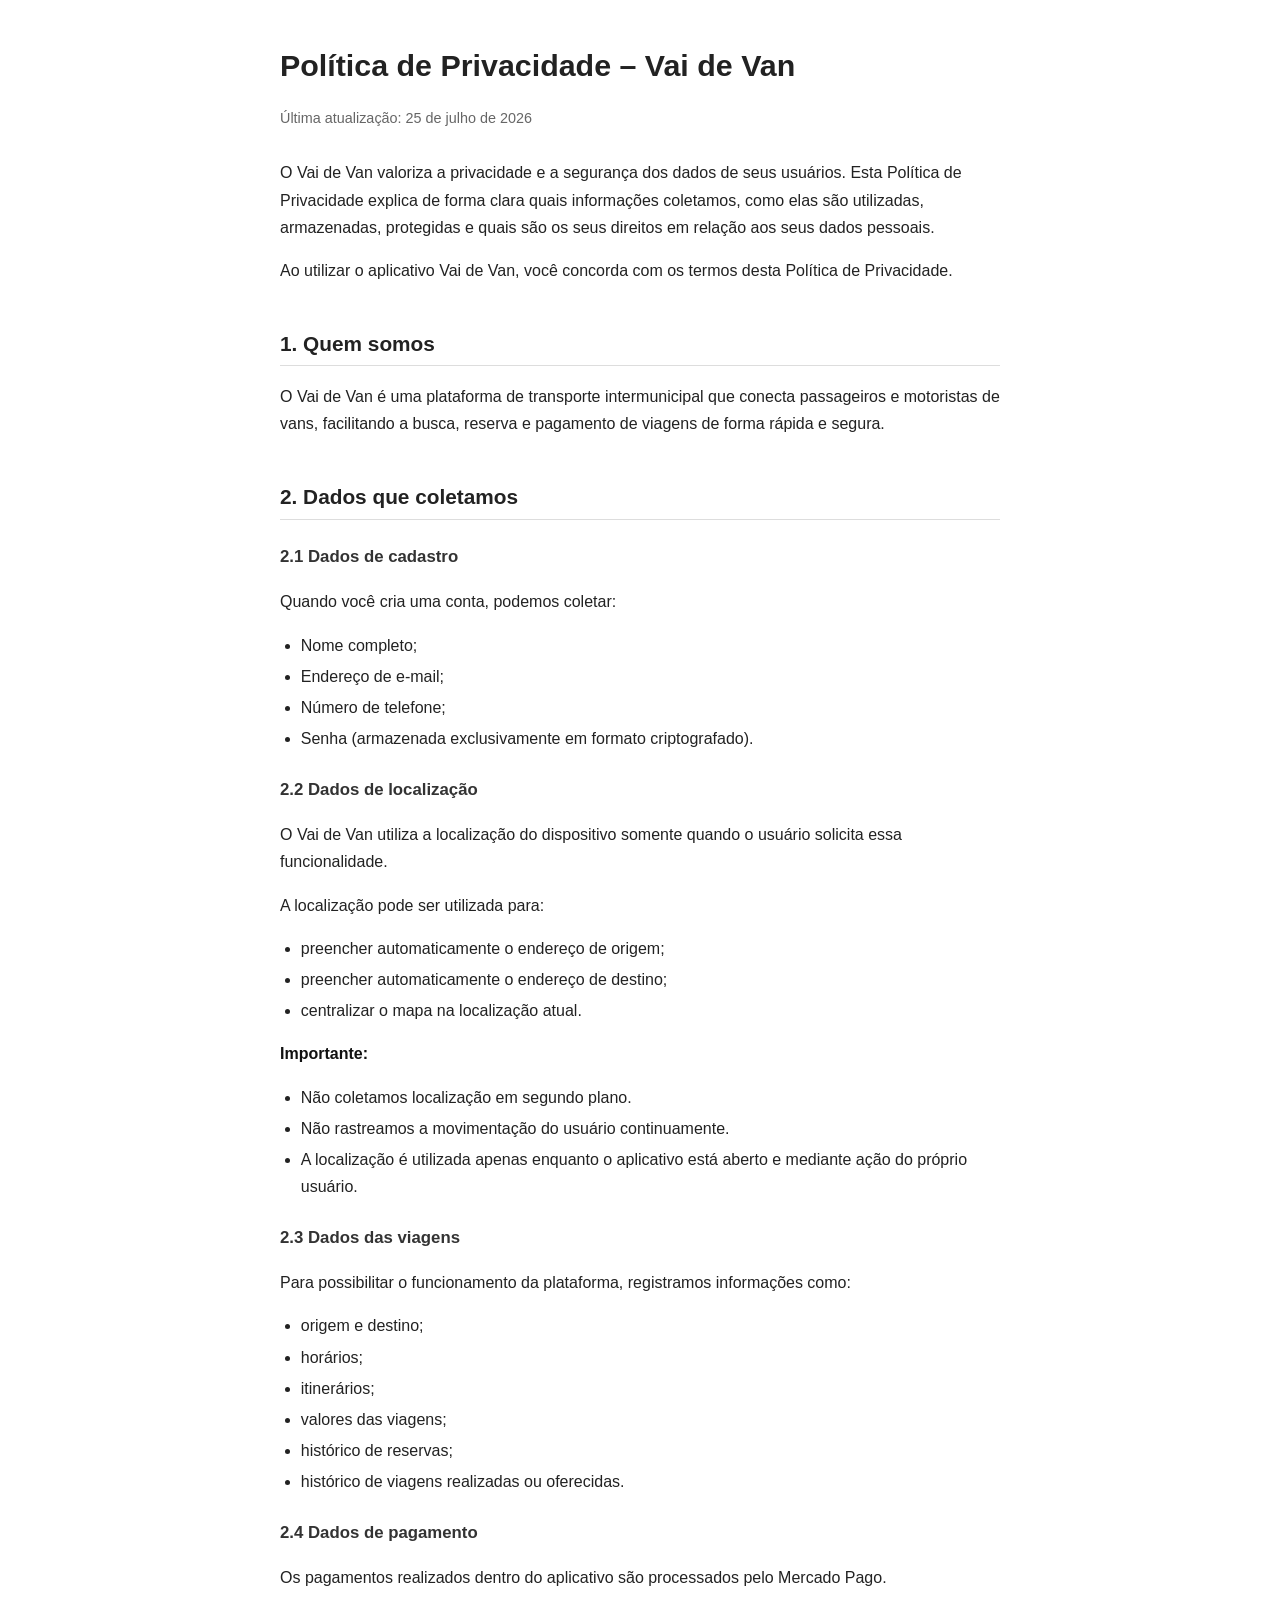
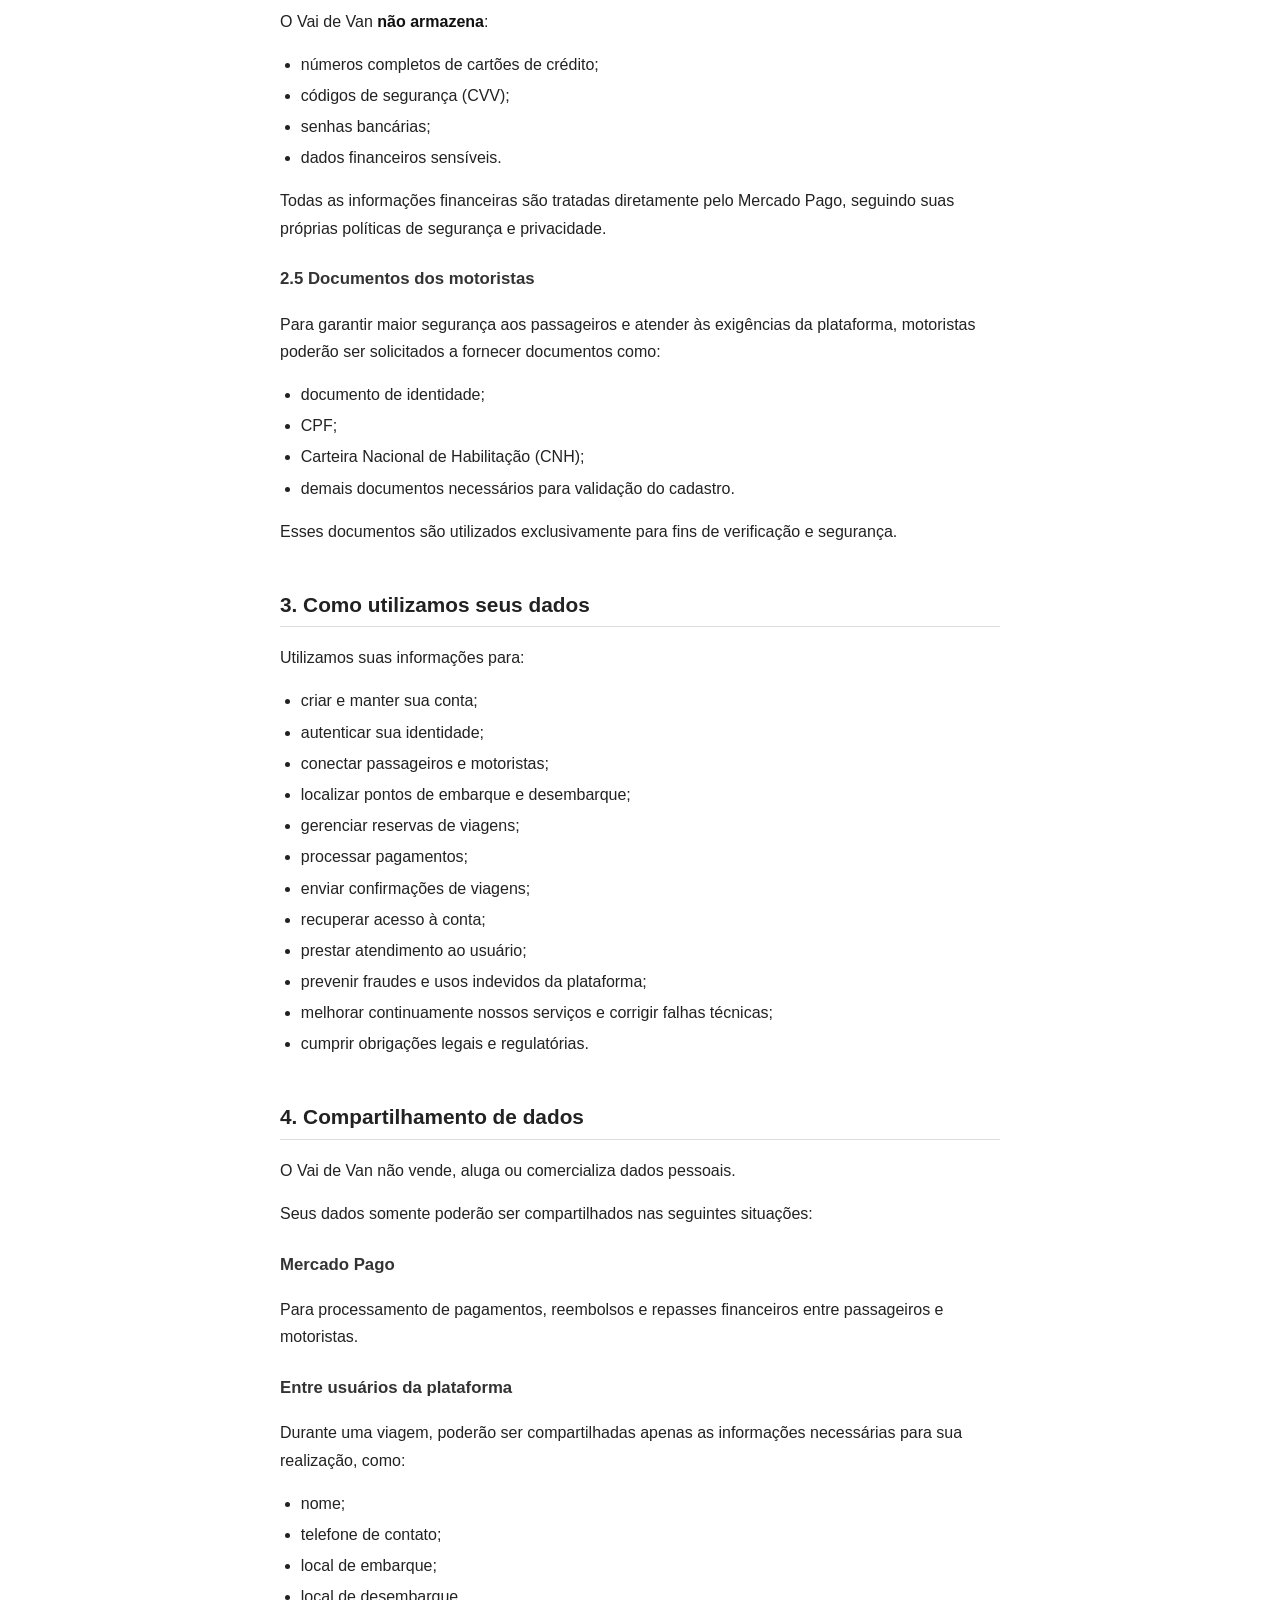
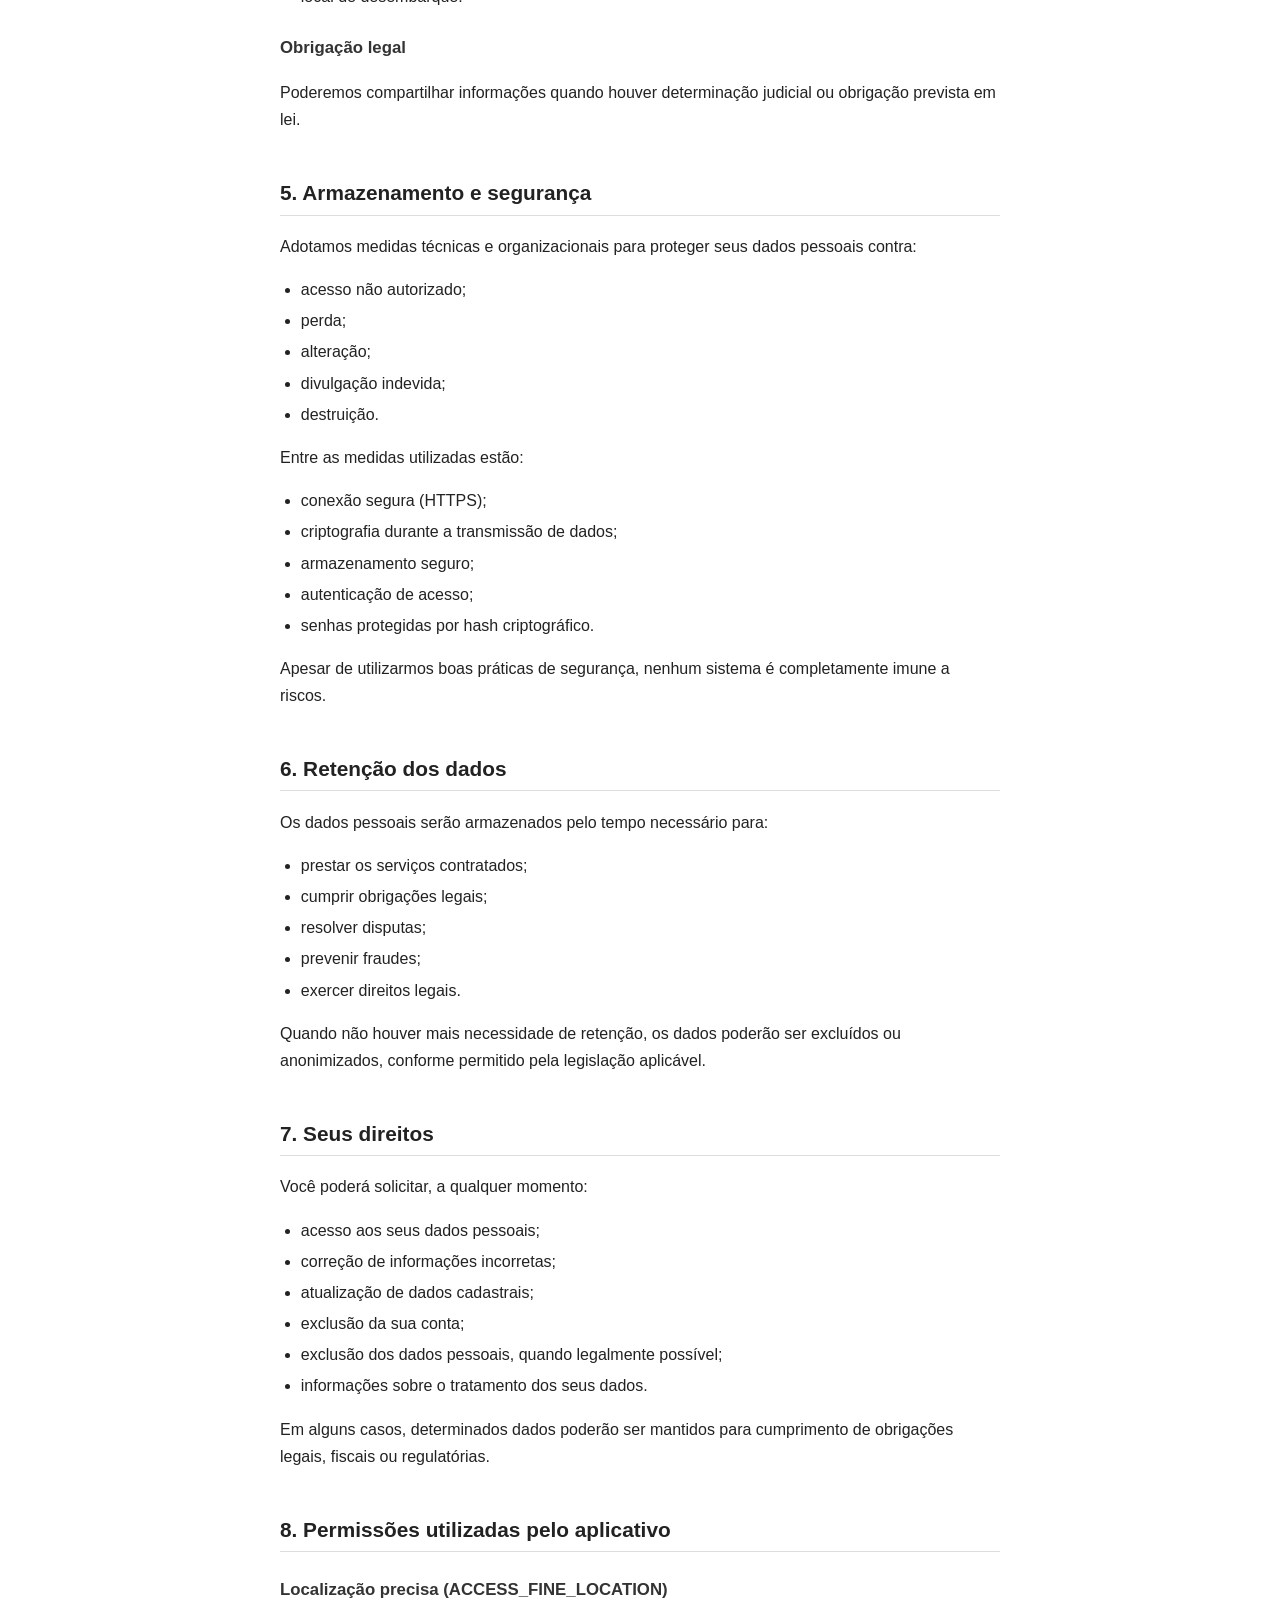
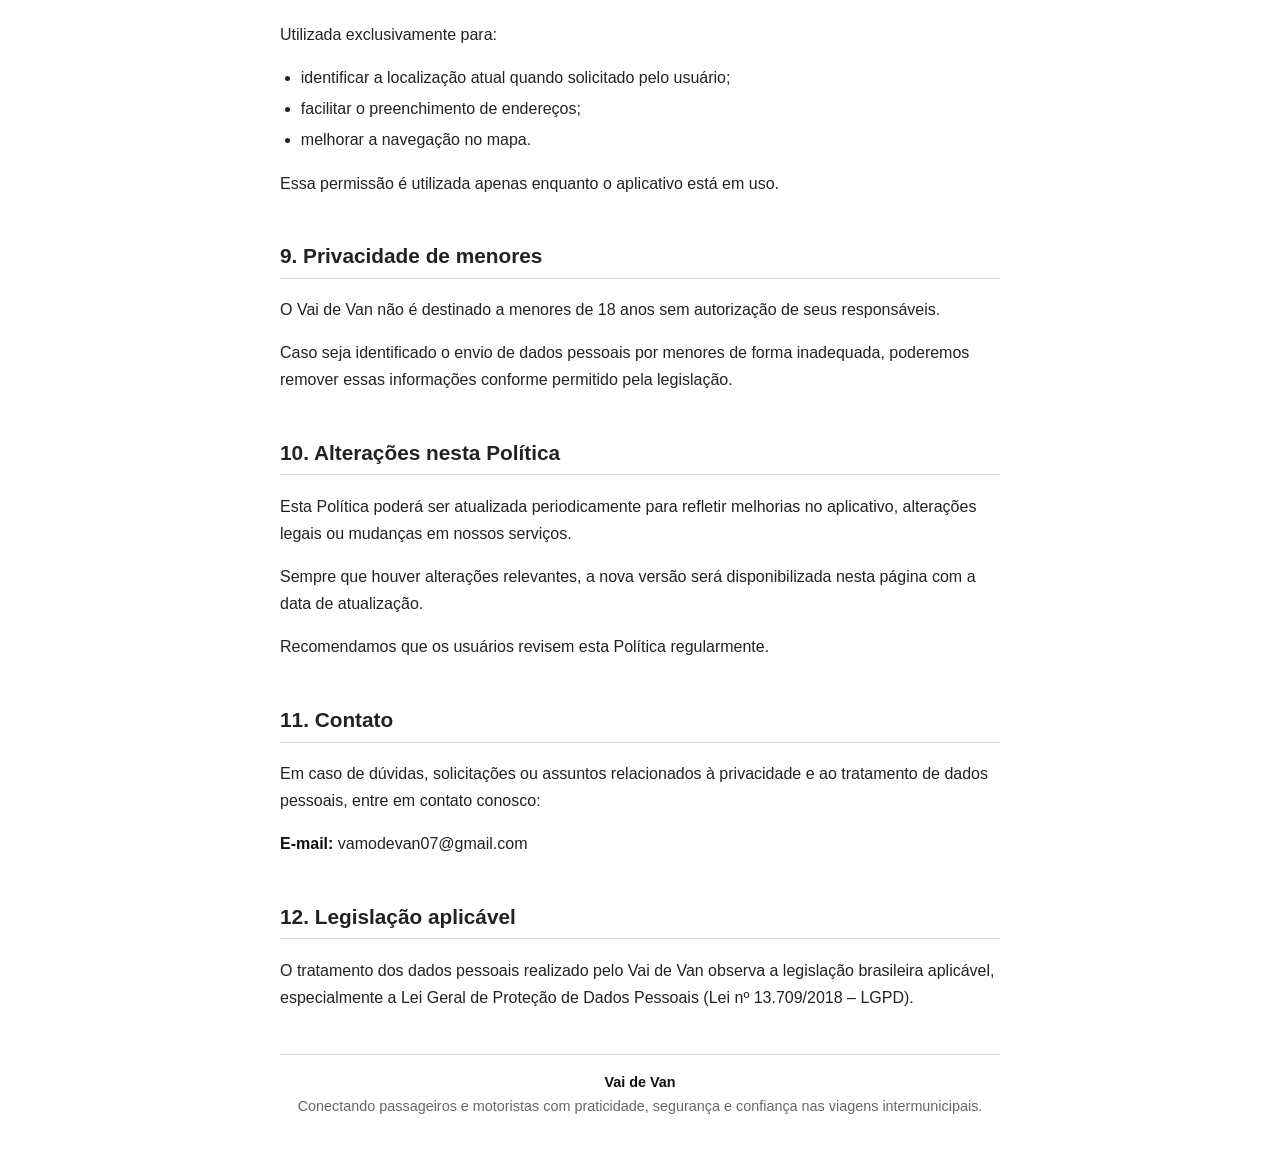
==== index.html @ 04fdaa1c "adiciona política de privacidade" ====
<!DOCTYPE html>
<html lang="pt-BR">
<head>
<meta charset="UTF-8">
<meta name="viewport" content="width=device-width, initial-scale=1.0">
<title>Política de Privacidade - Vai de Van</title>
<style>
  body {
    font-family: -apple-system, Segoe UI, Roboto, Arial, sans-serif;
    max-width: 720px;
    margin: 40px auto;
    padding: 0 20px;
    line-height: 1.7;
    color: #222;
  }
  h1 { font-size: 1.9em; margin-bottom: 0.2em; }
  h2 { font-size: 1.3em; margin-top: 2em; border-bottom: 1px solid #ddd; padding-bottom: 4px; }
  h3 { font-size: 1.05em; margin-top: 1.4em; color: #333; }
  .updated { color: #666; font-size: 0.9em; margin-bottom: 2em; }
  ul { padding-left: 1.3em; }
  li { margin-bottom: 4px; }
  strong { color: #111; }
  footer {
    margin-top: 3em;
    padding-top: 1em;
    border-top: 1px solid #ddd;
    color: #666;
    font-size: 0.9em;
    text-align: center;
  }
</style>
</head>
<body>

<h1>Política de Privacidade – Vai de Van</h1>
<p class="updated">Última atualização: 25 de julho de 2026</p>

<p>O Vai de Van valoriza a privacidade e a segurança dos dados de seus usuários. Esta Política de Privacidade explica de forma clara quais informações coletamos, como elas são utilizadas, armazenadas, protegidas e quais são os seus direitos em relação aos seus dados pessoais.</p>

<p>Ao utilizar o aplicativo Vai de Van, você concorda com os termos desta Política de Privacidade.</p>

<h2>1. Quem somos</h2>
<p>O Vai de Van é uma plataforma de transporte intermunicipal que conecta passageiros e motoristas de vans, facilitando a busca, reserva e pagamento de viagens de forma rápida e segura.</p>

<h2>2. Dados que coletamos</h2>

<h3>2.1 Dados de cadastro</h3>
<p>Quando você cria uma conta, podemos coletar:</p>
<ul>
  <li>Nome completo;</li>
  <li>Endereço de e-mail;</li>
  <li>Número de telefone;</li>
  <li>Senha (armazenada exclusivamente em formato criptografado).</li>
</ul>

<h3>2.2 Dados de localização</h3>
<p>O Vai de Van utiliza a localização do dispositivo somente quando o usuário solicita essa funcionalidade.</p>
<p>A localização pode ser utilizada para:</p>
<ul>
  <li>preencher automaticamente o endereço de origem;</li>
  <li>preencher automaticamente o endereço de destino;</li>
  <li>centralizar o mapa na localização atual.</li>
</ul>
<p><strong>Importante:</strong></p>
<ul>
  <li>Não coletamos localização em segundo plano.</li>
  <li>Não rastreamos a movimentação do usuário continuamente.</li>
  <li>A localização é utilizada apenas enquanto o aplicativo está aberto e mediante ação do próprio usuário.</li>
</ul>

<h3>2.3 Dados das viagens</h3>
<p>Para possibilitar o funcionamento da plataforma, registramos informações como:</p>
<ul>
  <li>origem e destino;</li>
  <li>horários;</li>
  <li>itinerários;</li>
  <li>valores das viagens;</li>
  <li>histórico de reservas;</li>
  <li>histórico de viagens realizadas ou oferecidas.</li>
</ul>

<h3>2.4 Dados de pagamento</h3>
<p>Os pagamentos realizados dentro do aplicativo são processados pelo Mercado Pago.</p>
<p>O Vai de Van <strong>não armazena</strong>:</p>
<ul>
  <li>números completos de cartões de crédito;</li>
  <li>códigos de segurança (CVV);</li>
  <li>senhas bancárias;</li>
  <li>dados financeiros sensíveis.</li>
</ul>
<p>Todas as informações financeiras são tratadas diretamente pelo Mercado Pago, seguindo suas próprias políticas de segurança e privacidade.</p>

<h3>2.5 Documentos dos motoristas</h3>
<p>Para garantir maior segurança aos passageiros e atender às exigências da plataforma, motoristas poderão ser solicitados a fornecer documentos como:</p>
<ul>
  <li>documento de identidade;</li>
  <li>CPF;</li>
  <li>Carteira Nacional de Habilitação (CNH);</li>
  <li>demais documentos necessários para validação do cadastro.</li>
</ul>
<p>Esses documentos são utilizados exclusivamente para fins de verificação e segurança.</p>

<h2>3. Como utilizamos seus dados</h2>
<p>Utilizamos suas informações para:</p>
<ul>
  <li>criar e manter sua conta;</li>
  <li>autenticar sua identidade;</li>
  <li>conectar passageiros e motoristas;</li>
  <li>localizar pontos de embarque e desembarque;</li>
  <li>gerenciar reservas de viagens;</li>
  <li>processar pagamentos;</li>
  <li>enviar confirmações de viagens;</li>
  <li>recuperar acesso à conta;</li>
  <li>prestar atendimento ao usuário;</li>
  <li>prevenir fraudes e usos indevidos da plataforma;</li>
  <li>melhorar continuamente nossos serviços e corrigir falhas técnicas;</li>
  <li>cumprir obrigações legais e regulatórias.</li>
</ul>

<h2>4. Compartilhamento de dados</h2>
<p>O Vai de Van não vende, aluga ou comercializa dados pessoais.</p>
<p>Seus dados somente poderão ser compartilhados nas seguintes situações:</p>

<h3>Mercado Pago</h3>
<p>Para processamento de pagamentos, reembolsos e repasses financeiros entre passageiros e motoristas.</p>

<h3>Entre usuários da plataforma</h3>
<p>Durante uma viagem, poderão ser compartilhadas apenas as informações necessárias para sua realização, como:</p>
<ul>
  <li>nome;</li>
  <li>telefone de contato;</li>
  <li>local de embarque;</li>
  <li>local de desembarque.</li>
</ul>

<h3>Obrigação legal</h3>
<p>Poderemos compartilhar informações quando houver determinação judicial ou obrigação prevista em lei.</p>

<h2>5. Armazenamento e segurança</h2>
<p>Adotamos medidas técnicas e organizacionais para proteger seus dados pessoais contra:</p>
<ul>
  <li>acesso não autorizado;</li>
  <li>perda;</li>
  <li>alteração;</li>
  <li>divulgação indevida;</li>
  <li>destruição.</li>
</ul>
<p>Entre as medidas utilizadas estão:</p>
<ul>
  <li>conexão segura (HTTPS);</li>
  <li>criptografia durante a transmissão de dados;</li>
  <li>armazenamento seguro;</li>
  <li>autenticação de acesso;</li>
  <li>senhas protegidas por hash criptográfico.</li>
</ul>
<p>Apesar de utilizarmos boas práticas de segurança, nenhum sistema é completamente imune a riscos.</p>

<h2>6. Retenção dos dados</h2>
<p>Os dados pessoais serão armazenados pelo tempo necessário para:</p>
<ul>
  <li>prestar os serviços contratados;</li>
  <li>cumprir obrigações legais;</li>
  <li>resolver disputas;</li>
  <li>prevenir fraudes;</li>
  <li>exercer direitos legais.</li>
</ul>
<p>Quando não houver mais necessidade de retenção, os dados poderão ser excluídos ou anonimizados, conforme permitido pela legislação aplicável.</p>

<h2>7. Seus direitos</h2>
<p>Você poderá solicitar, a qualquer momento:</p>
<ul>
  <li>acesso aos seus dados pessoais;</li>
  <li>correção de informações incorretas;</li>
  <li>atualização de dados cadastrais;</li>
  <li>exclusão da sua conta;</li>
  <li>exclusão dos dados pessoais, quando legalmente possível;</li>
  <li>informações sobre o tratamento dos seus dados.</li>
</ul>
<p>Em alguns casos, determinados dados poderão ser mantidos para cumprimento de obrigações legais, fiscais ou regulatórias.</p>

<h2>8. Permissões utilizadas pelo aplicativo</h2>
<h3>Localização precisa (ACCESS_FINE_LOCATION)</h3>
<p>Utilizada exclusivamente para:</p>
<ul>
  <li>identificar a localização atual quando solicitado pelo usuário;</li>
  <li>facilitar o preenchimento de endereços;</li>
  <li>melhorar a navegação no mapa.</li>
</ul>
<p>Essa permissão é utilizada apenas enquanto o aplicativo está em uso.</p>

<h2>9. Privacidade de menores</h2>
<p>O Vai de Van não é destinado a menores de 18 anos sem autorização de seus responsáveis.</p>
<p>Caso seja identificado o envio de dados pessoais por menores de forma inadequada, poderemos remover essas informações conforme permitido pela legislação.</p>

<h2>10. Alterações nesta Política</h2>
<p>Esta Política poderá ser atualizada periodicamente para refletir melhorias no aplicativo, alterações legais ou mudanças em nossos serviços.</p>
<p>Sempre que houver alterações relevantes, a nova versão será disponibilizada nesta página com a data de atualização.</p>
<p>Recomendamos que os usuários revisem esta Política regularmente.</p>

<h2>11. Contato</h2>
<p>Em caso de dúvidas, solicitações ou assuntos relacionados à privacidade e ao tratamento de dados pessoais, entre em contato conosco:</p>
<p><strong>E-mail:</strong> vamodevan07@gmail.com</p>

<h2>12. Legislação aplicável</h2>
<p>O tratamento dos dados pessoais realizado pelo Vai de Van observa a legislação brasileira aplicável, especialmente a Lei Geral de Proteção de Dados Pessoais (Lei nº 13.709/2018 – LGPD).</p>

<footer>
  <strong>Vai de Van</strong><br>
  Conectando passageiros e motoristas com praticidade, segurança e confiança nas viagens intermunicipais.
</footer>

</body>
</html>
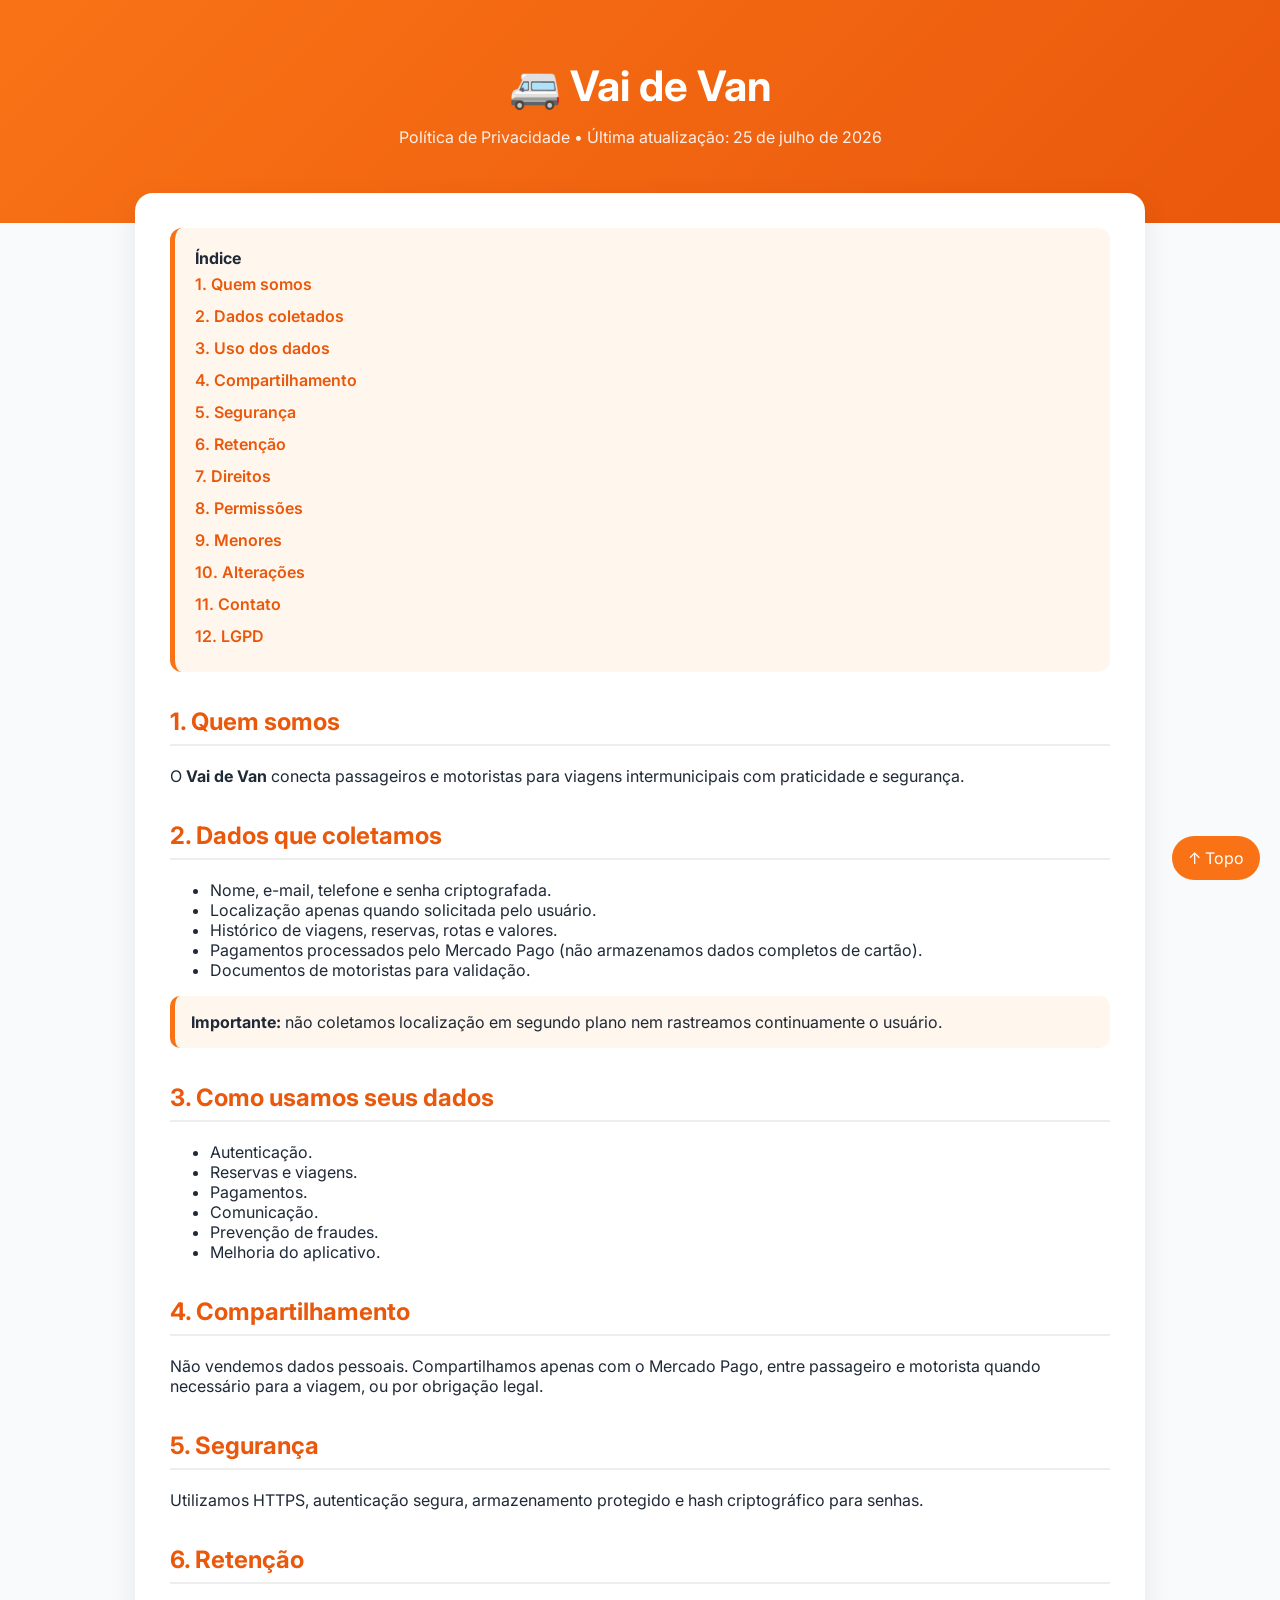
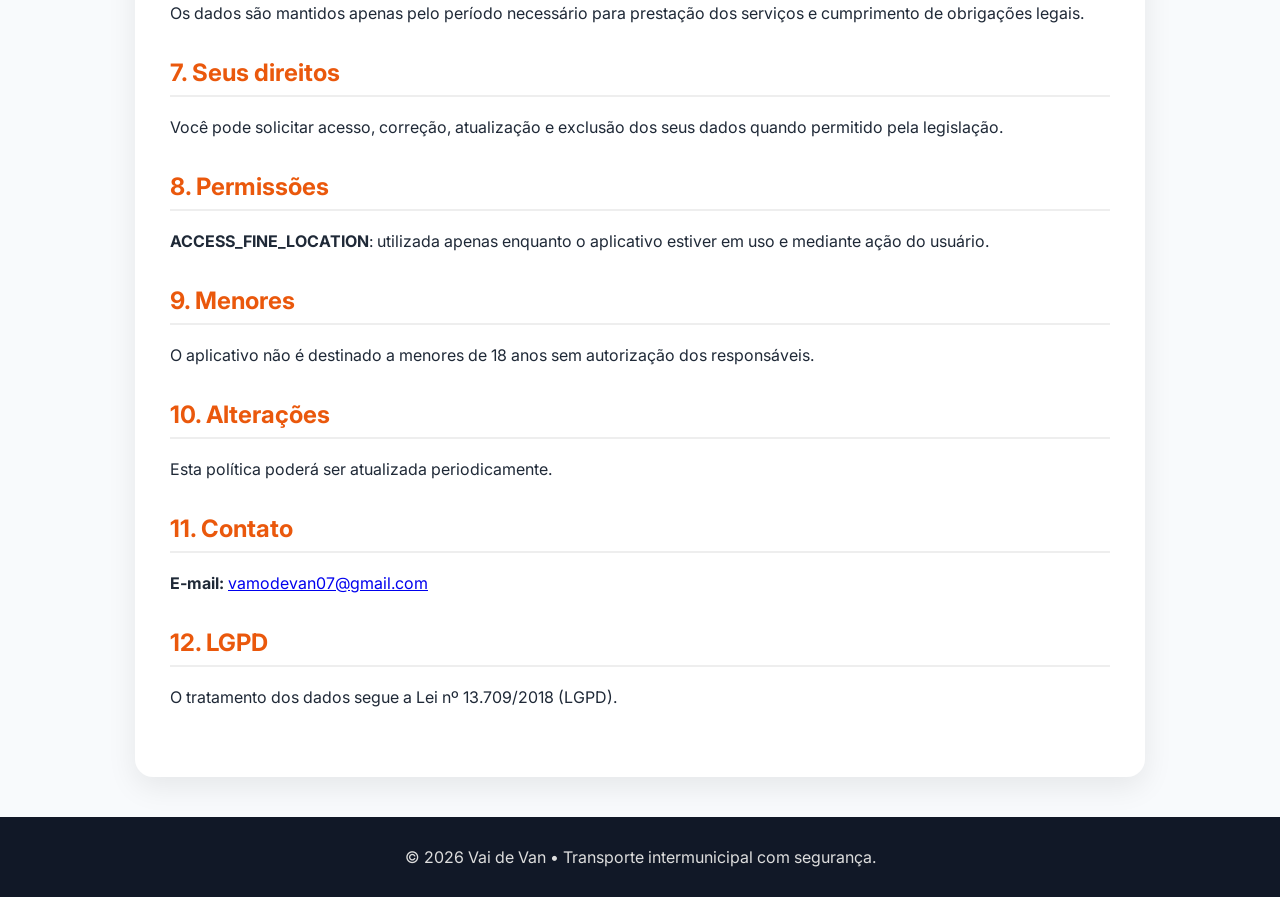
==== commit ae7277f5: "Revise privacy policy layout and content Removed old privacy policy content and added a new structur" ====
--- a/index.html
+++ b/index.html
@@ -1,213 +1,36 @@
 <!DOCTYPE html>
-<html lang="pt-BR">
-<head>
-<meta charset="UTF-8">
-<meta name="viewport" content="width=device-width, initial-scale=1.0">
+<html lang="pt-BR"><head><meta charset="UTF-8"><meta name="viewport" content="width=device-width,initial-scale=1">
 <title>Política de Privacidade - Vai de Van</title>
+<link rel="preconnect" href="https://fonts.googleapis.com"><link rel="preconnect" href="https://fonts.gstatic.com" crossorigin>
+<link href="https://fonts.googleapis.com/css2?family=Inter:wght@400;600;700&display=swap" rel="stylesheet">
 <style>
-  body {
-    font-family: -apple-system, Segoe UI, Roboto, Arial, sans-serif;
-    max-width: 720px;
-    margin: 40px auto;
-    padding: 0 20px;
-    line-height: 1.7;
-    color: #222;
-  }
-  h1 { font-size: 1.9em; margin-bottom: 0.2em; }
-  h2 { font-size: 1.3em; margin-top: 2em; border-bottom: 1px solid #ddd; padding-bottom: 4px; }
-  h3 { font-size: 1.05em; margin-top: 1.4em; color: #333; }
-  .updated { color: #666; font-size: 0.9em; margin-bottom: 2em; }
-  ul { padding-left: 1.3em; }
-  li { margin-bottom: 4px; }
-  strong { color: #111; }
-  footer {
-    margin-top: 3em;
-    padding-top: 1em;
-    border-top: 1px solid #ddd;
-    color: #666;
-    font-size: 0.9em;
-    text-align: center;
-  }
-</style>
-</head>
-<body>
-
-<h1>Política de Privacidade – Vai de Van</h1>
-<p class="updated">Última atualização: 25 de julho de 2026</p>
-
-<p>O Vai de Van valoriza a privacidade e a segurança dos dados de seus usuários. Esta Política de Privacidade explica de forma clara quais informações coletamos, como elas são utilizadas, armazenadas, protegidas e quais são os seus direitos em relação aos seus dados pessoais.</p>
-
-<p>Ao utilizar o aplicativo Vai de Van, você concorda com os termos desta Política de Privacidade.</p>
-
-<h2>1. Quem somos</h2>
-<p>O Vai de Van é uma plataforma de transporte intermunicipal que conecta passageiros e motoristas de vans, facilitando a busca, reserva e pagamento de viagens de forma rápida e segura.</p>
-
-<h2>2. Dados que coletamos</h2>
-
-<h3>2.1 Dados de cadastro</h3>
-<p>Quando você cria uma conta, podemos coletar:</p>
-<ul>
-  <li>Nome completo;</li>
-  <li>Endereço de e-mail;</li>
-  <li>Número de telefone;</li>
-  <li>Senha (armazenada exclusivamente em formato criptografado).</li>
-</ul>
-
-<h3>2.2 Dados de localização</h3>
-<p>O Vai de Van utiliza a localização do dispositivo somente quando o usuário solicita essa funcionalidade.</p>
-<p>A localização pode ser utilizada para:</p>
-<ul>
-  <li>preencher automaticamente o endereço de origem;</li>
-  <li>preencher automaticamente o endereço de destino;</li>
-  <li>centralizar o mapa na localização atual.</li>
-</ul>
-<p><strong>Importante:</strong></p>
-<ul>
-  <li>Não coletamos localização em segundo plano.</li>
-  <li>Não rastreamos a movimentação do usuário continuamente.</li>
-  <li>A localização é utilizada apenas enquanto o aplicativo está aberto e mediante ação do próprio usuário.</li>
-</ul>
-
-<h3>2.3 Dados das viagens</h3>
-<p>Para possibilitar o funcionamento da plataforma, registramos informações como:</p>
-<ul>
-  <li>origem e destino;</li>
-  <li>horários;</li>
-  <li>itinerários;</li>
-  <li>valores das viagens;</li>
-  <li>histórico de reservas;</li>
-  <li>histórico de viagens realizadas ou oferecidas.</li>
-</ul>
-
-<h3>2.4 Dados de pagamento</h3>
-<p>Os pagamentos realizados dentro do aplicativo são processados pelo Mercado Pago.</p>
-<p>O Vai de Van <strong>não armazena</strong>:</p>
-<ul>
-  <li>números completos de cartões de crédito;</li>
-  <li>códigos de segurança (CVV);</li>
-  <li>senhas bancárias;</li>
-  <li>dados financeiros sensíveis.</li>
-</ul>
-<p>Todas as informações financeiras são tratadas diretamente pelo Mercado Pago, seguindo suas próprias políticas de segurança e privacidade.</p>
-
-<h3>2.5 Documentos dos motoristas</h3>
-<p>Para garantir maior segurança aos passageiros e atender às exigências da plataforma, motoristas poderão ser solicitados a fornecer documentos como:</p>
-<ul>
-  <li>documento de identidade;</li>
-  <li>CPF;</li>
-  <li>Carteira Nacional de Habilitação (CNH);</li>
-  <li>demais documentos necessários para validação do cadastro.</li>
-</ul>
-<p>Esses documentos são utilizados exclusivamente para fins de verificação e segurança.</p>
-
-<h2>3. Como utilizamos seus dados</h2>
-<p>Utilizamos suas informações para:</p>
-<ul>
-  <li>criar e manter sua conta;</li>
-  <li>autenticar sua identidade;</li>
-  <li>conectar passageiros e motoristas;</li>
-  <li>localizar pontos de embarque e desembarque;</li>
-  <li>gerenciar reservas de viagens;</li>
-  <li>processar pagamentos;</li>
-  <li>enviar confirmações de viagens;</li>
-  <li>recuperar acesso à conta;</li>
-  <li>prestar atendimento ao usuário;</li>
-  <li>prevenir fraudes e usos indevidos da plataforma;</li>
-  <li>melhorar continuamente nossos serviços e corrigir falhas técnicas;</li>
-  <li>cumprir obrigações legais e regulatórias.</li>
-</ul>
-
-<h2>4. Compartilhamento de dados</h2>
-<p>O Vai de Van não vende, aluga ou comercializa dados pessoais.</p>
-<p>Seus dados somente poderão ser compartilhados nas seguintes situações:</p>
-
-<h3>Mercado Pago</h3>
-<p>Para processamento de pagamentos, reembolsos e repasses financeiros entre passageiros e motoristas.</p>
-
-<h3>Entre usuários da plataforma</h3>
-<p>Durante uma viagem, poderão ser compartilhadas apenas as informações necessárias para sua realização, como:</p>
-<ul>
-  <li>nome;</li>
-  <li>telefone de contato;</li>
-  <li>local de embarque;</li>
-  <li>local de desembarque.</li>
-</ul>
-
-<h3>Obrigação legal</h3>
-<p>Poderemos compartilhar informações quando houver determinação judicial ou obrigação prevista em lei.</p>
-
-<h2>5. Armazenamento e segurança</h2>
-<p>Adotamos medidas técnicas e organizacionais para proteger seus dados pessoais contra:</p>
-<ul>
-  <li>acesso não autorizado;</li>
-  <li>perda;</li>
-  <li>alteração;</li>
-  <li>divulgação indevida;</li>
-  <li>destruição.</li>
-</ul>
-<p>Entre as medidas utilizadas estão:</p>
-<ul>
-  <li>conexão segura (HTTPS);</li>
-  <li>criptografia durante a transmissão de dados;</li>
-  <li>armazenamento seguro;</li>
-  <li>autenticação de acesso;</li>
-  <li>senhas protegidas por hash criptográfico.</li>
-</ul>
-<p>Apesar de utilizarmos boas práticas de segurança, nenhum sistema é completamente imune a riscos.</p>
-
-<h2>6. Retenção dos dados</h2>
-<p>Os dados pessoais serão armazenados pelo tempo necessário para:</p>
-<ul>
-  <li>prestar os serviços contratados;</li>
-  <li>cumprir obrigações legais;</li>
-  <li>resolver disputas;</li>
-  <li>prevenir fraudes;</li>
-  <li>exercer direitos legais.</li>
-</ul>
-<p>Quando não houver mais necessidade de retenção, os dados poderão ser excluídos ou anonimizados, conforme permitido pela legislação aplicável.</p>
-
-<h2>7. Seus direitos</h2>
-<p>Você poderá solicitar, a qualquer momento:</p>
-<ul>
-  <li>acesso aos seus dados pessoais;</li>
-  <li>correção de informações incorretas;</li>
-  <li>atualização de dados cadastrais;</li>
-  <li>exclusão da sua conta;</li>
-  <li>exclusão dos dados pessoais, quando legalmente possível;</li>
-  <li>informações sobre o tratamento dos seus dados.</li>
-</ul>
-<p>Em alguns casos, determinados dados poderão ser mantidos para cumprimento de obrigações legais, fiscais ou regulatórias.</p>
-
-<h2>8. Permissões utilizadas pelo aplicativo</h2>
-<h3>Localização precisa (ACCESS_FINE_LOCATION)</h3>
-<p>Utilizada exclusivamente para:</p>
-<ul>
-  <li>identificar a localização atual quando solicitado pelo usuário;</li>
-  <li>facilitar o preenchimento de endereços;</li>
-  <li>melhorar a navegação no mapa.</li>
-</ul>
-<p>Essa permissão é utilizada apenas enquanto o aplicativo está em uso.</p>
-
-<h2>9. Privacidade de menores</h2>
-<p>O Vai de Van não é destinado a menores de 18 anos sem autorização de seus responsáveis.</p>
-<p>Caso seja identificado o envio de dados pessoais por menores de forma inadequada, poderemos remover essas informações conforme permitido pela legislação.</p>
-
-<h2>10. Alterações nesta Política</h2>
-<p>Esta Política poderá ser atualizada periodicamente para refletir melhorias no aplicativo, alterações legais ou mudanças em nossos serviços.</p>
-<p>Sempre que houver alterações relevantes, a nova versão será disponibilizada nesta página com a data de atualização.</p>
-<p>Recomendamos que os usuários revisem esta Política regularmente.</p>
-
-<h2>11. Contato</h2>
-<p>Em caso de dúvidas, solicitações ou assuntos relacionados à privacidade e ao tratamento de dados pessoais, entre em contato conosco:</p>
-<p><strong>E-mail:</strong> vamodevan07@gmail.com</p>
-
-<h2>12. Legislação aplicável</h2>
-<p>O tratamento dos dados pessoais realizado pelo Vai de Van observa a legislação brasileira aplicável, especialmente a Lei Geral de Proteção de Dados Pessoais (Lei nº 13.709/2018 – LGPD).</p>
-
-<footer>
-  <strong>Vai de Van</strong><br>
-  Conectando passageiros e motoristas com praticidade, segurança e confiança nas viagens intermunicipais.
-</footer>
-
-</body>
-</html>
+:root{--p:#f97316;--p2:#ea580c;--bg:#fff7ed;--t:#1f2937}
+*{box-sizing:border-box}html{scroll-behavior:smooth}body{margin:0;font-family:Inter,sans-serif;background:#f8fafc;color:var(--t)}
+header{background:linear-gradient(135deg,var(--p),var(--p2));color:#fff;padding:60px 20px;text-align:center}
+header h1{margin:0;font-size:42px}header p{opacity:.9}
+main{max-width:1050px;margin:-30px auto 40px;padding:0 20px}
+.card{background:#fff;border-radius:18px;box-shadow:0 10px 30px rgba(0,0,0,.08);padding:35px}
+nav{background:var(--bg);padding:20px;border-left:5px solid var(--p);border-radius:12px}
+nav a{text-decoration:none;color:var(--p2);display:block;padding:6px 0;font-weight:600}
+section{margin:35px 0}h2{color:var(--p2);border-bottom:2px solid #eee;padding-bottom:8px}
+.call{background:var(--bg);padding:16px;border-radius:10px;border-left:5px solid var(--p)}
+footer{background:#111827;color:#ddd;text-align:center;padding:30px}
+.top{position:fixed;right:20px;bottom:20px;background:var(--p);color:#fff;padding:12px 16px;border-radius:999px;text-decoration:none}
+</style></head><body>
+<header><h1>🚐 Vai de Van</h1><p>Política de Privacidade • Última atualização: 25 de julho de 2026</p></header>
+<main><div class="card">
+<nav><strong>Índice</strong>
+<a href="#1">1. Quem somos</a><a href="#2">2. Dados coletados</a><a href="#3">3. Uso dos dados</a><a href="#4">4. Compartilhamento</a><a href="#5">5. Segurança</a><a href="#6">6. Retenção</a><a href="#7">7. Direitos</a><a href="#8">8. Permissões</a><a href="#9">9. Menores</a><a href="#10">10. Alterações</a><a href="#11">11. Contato</a><a href="#12">12. LGPD</a></nav>
+<section id="1"><h2>1. Quem somos</h2><p>O <b>Vai de Van</b> conecta passageiros e motoristas para viagens intermunicipais com praticidade e segurança.</p></section>
+<section id="2"><h2>2. Dados que coletamos</h2><ul><li>Nome, e-mail, telefone e senha criptografada.</li><li>Localização apenas quando solicitada pelo usuário.</li><li>Histórico de viagens, reservas, rotas e valores.</li><li>Pagamentos processados pelo Mercado Pago (não armazenamos dados completos de cartão).</li><li>Documentos de motoristas para validação.</li></ul><div class="call"><b>Importante:</b> não coletamos localização em segundo plano nem rastreamos continuamente o usuário.</div></section>
+<section id="3"><h2>3. Como usamos seus dados</h2><ul><li>Autenticação.</li><li>Reservas e viagens.</li><li>Pagamentos.</li><li>Comunicação.</li><li>Prevenção de fraudes.</li><li>Melhoria do aplicativo.</li></ul></section>
+<section id="4"><h2>4. Compartilhamento</h2><p>Não vendemos dados pessoais. Compartilhamos apenas com o Mercado Pago, entre passageiro e motorista quando necessário para a viagem, ou por obrigação legal.</p></section>
+<section id="5"><h2>5. Segurança</h2><p>Utilizamos HTTPS, autenticação segura, armazenamento protegido e hash criptográfico para senhas.</p></section>
+<section id="6"><h2>6. Retenção</h2><p>Os dados são mantidos apenas pelo período necessário para prestação dos serviços e cumprimento de obrigações legais.</p></section>
+<section id="7"><h2>7. Seus direitos</h2><p>Você pode solicitar acesso, correção, atualização e exclusão dos seus dados quando permitido pela legislação.</p></section>
+<section id="8"><h2>8. Permissões</h2><p><b>ACCESS_FINE_LOCATION</b>: utilizada apenas enquanto o aplicativo estiver em uso e mediante ação do usuário.</p></section>
+<section id="9"><h2>9. Menores</h2><p>O aplicativo não é destinado a menores de 18 anos sem autorização dos responsáveis.</p></section>
+<section id="10"><h2>10. Alterações</h2><p>Esta política poderá ser atualizada periodicamente.</p></section>
+<section id="11"><h2>11. Contato</h2><p><b>E-mail:</b> <a href="mailto:vamodevan07@gmail.com">vamodevan07@gmail.com</a></p></section>
+<section id="12"><h2>12. LGPD</h2><p>O tratamento dos dados segue a Lei nº 13.709/2018 (LGPD).</p></section>
+</div></main><footer>© 2026 Vai de Van • Transporte intermunicipal com segurança.</footer><a class="top" href="#">↑ Topo</a></body></html>
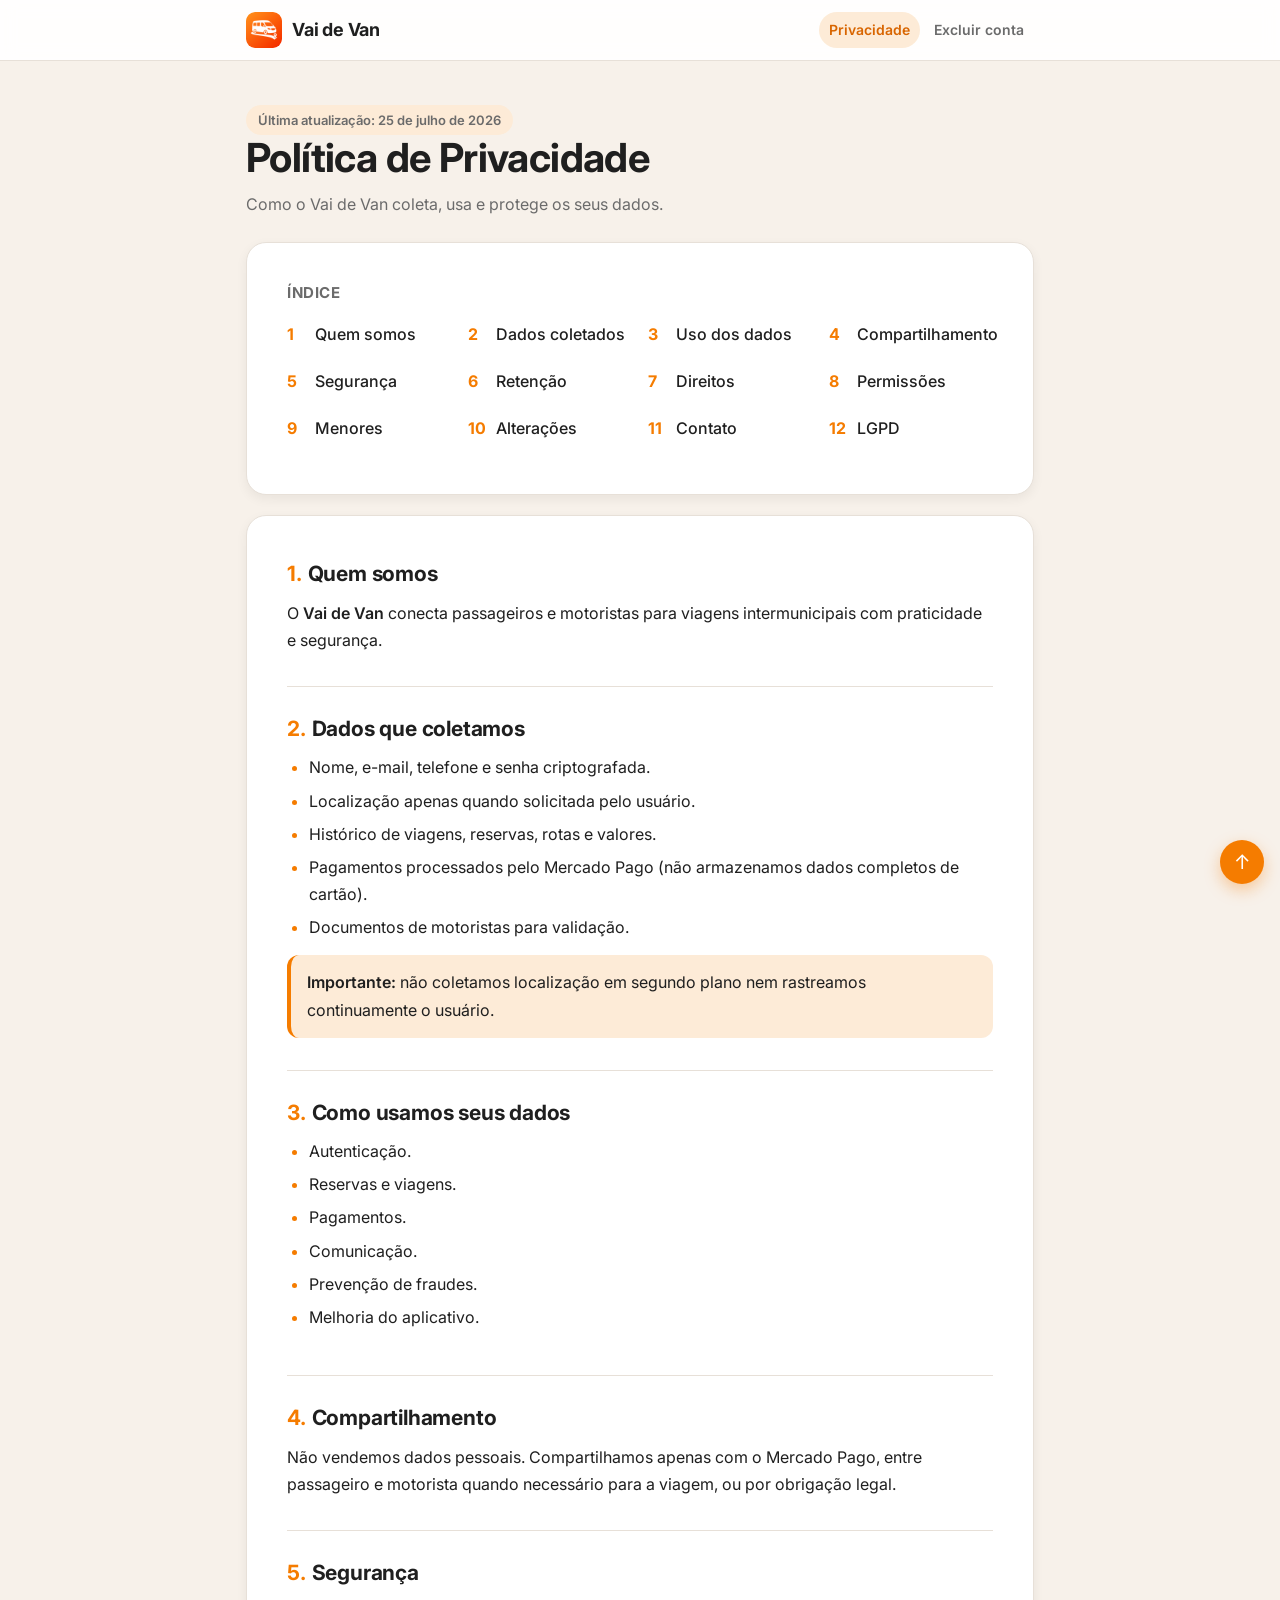
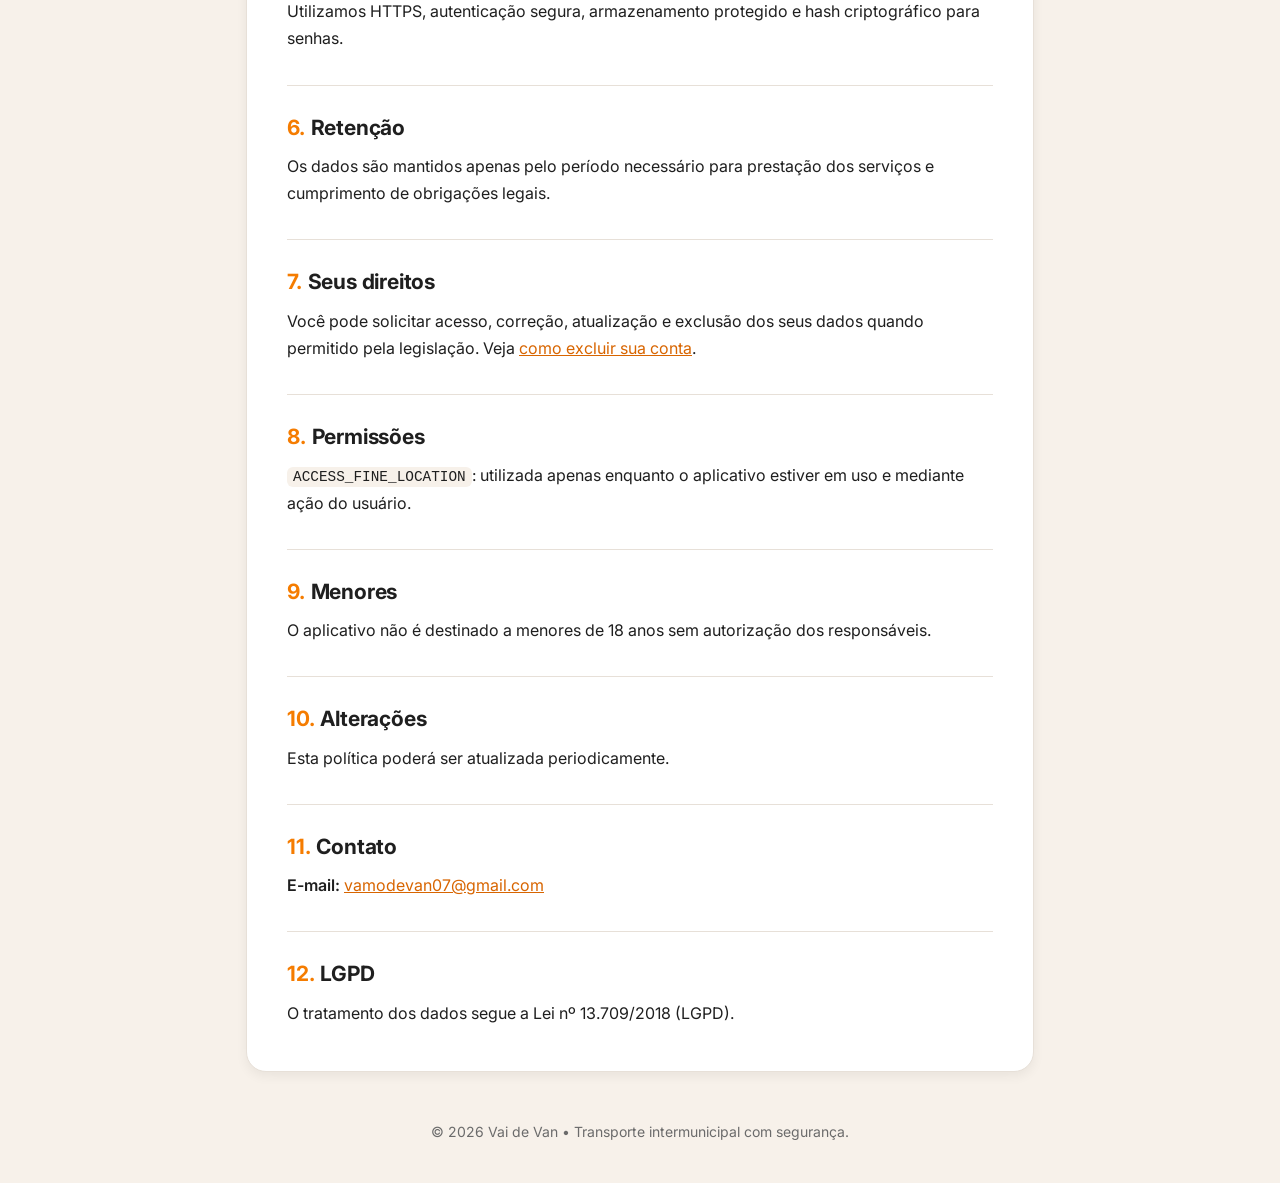
==== commit 13d0a7b8: "Redesenha política de privacidade e exclusão de conta com a identidade do app Mesmas cores do app (l" ====
--- a/index.html
+++ b/index.html
@@ -1,36 +1,113 @@
 <!DOCTYPE html>
-<html lang="pt-BR"><head><meta charset="UTF-8"><meta name="viewport" content="width=device-width,initial-scale=1">
+<html lang="pt-BR">
+<head>
+<meta charset="UTF-8">
+<meta name="viewport" content="width=device-width,initial-scale=1">
+<meta name="theme-color" content="#F57C00">
 <title>Política de Privacidade - Vai de Van</title>
+<link rel="icon" href="logo.png">
 <link rel="preconnect" href="https://fonts.googleapis.com"><link rel="preconnect" href="https://fonts.gstatic.com" crossorigin>
-<link href="https://fonts.googleapis.com/css2?family=Inter:wght@400;600;700&display=swap" rel="stylesheet">
-<style>
-:root{--p:#f97316;--p2:#ea580c;--bg:#fff7ed;--t:#1f2937}
-*{box-sizing:border-box}html{scroll-behavior:smooth}body{margin:0;font-family:Inter,sans-serif;background:#f8fafc;color:var(--t)}
-header{background:linear-gradient(135deg,var(--p),var(--p2));color:#fff;padding:60px 20px;text-align:center}
-header h1{margin:0;font-size:42px}header p{opacity:.9}
-main{max-width:1050px;margin:-30px auto 40px;padding:0 20px}
-.card{background:#fff;border-radius:18px;box-shadow:0 10px 30px rgba(0,0,0,.08);padding:35px}
-nav{background:var(--bg);padding:20px;border-left:5px solid var(--p);border-radius:12px}
-nav a{text-decoration:none;color:var(--p2);display:block;padding:6px 0;font-weight:600}
-section{margin:35px 0}h2{color:var(--p2);border-bottom:2px solid #eee;padding-bottom:8px}
-.call{background:var(--bg);padding:16px;border-radius:10px;border-left:5px solid var(--p)}
-footer{background:#111827;color:#ddd;text-align:center;padding:30px}
-.top{position:fixed;right:20px;bottom:20px;background:var(--p);color:#fff;padding:12px 16px;border-radius:999px;text-decoration:none}
-</style></head><body>
-<header><h1>🚐 Vai de Van</h1><p>Política de Privacidade • Última atualização: 25 de julho de 2026</p></header>
-<main><div class="card">
-<nav><strong>Índice</strong>
-<a href="#1">1. Quem somos</a><a href="#2">2. Dados coletados</a><a href="#3">3. Uso dos dados</a><a href="#4">4. Compartilhamento</a><a href="#5">5. Segurança</a><a href="#6">6. Retenção</a><a href="#7">7. Direitos</a><a href="#8">8. Permissões</a><a href="#9">9. Menores</a><a href="#10">10. Alterações</a><a href="#11">11. Contato</a><a href="#12">12. LGPD</a></nav>
-<section id="1"><h2>1. Quem somos</h2><p>O <b>Vai de Van</b> conecta passageiros e motoristas para viagens intermunicipais com praticidade e segurança.</p></section>
-<section id="2"><h2>2. Dados que coletamos</h2><ul><li>Nome, e-mail, telefone e senha criptografada.</li><li>Localização apenas quando solicitada pelo usuário.</li><li>Histórico de viagens, reservas, rotas e valores.</li><li>Pagamentos processados pelo Mercado Pago (não armazenamos dados completos de cartão).</li><li>Documentos de motoristas para validação.</li></ul><div class="call"><b>Importante:</b> não coletamos localização em segundo plano nem rastreamos continuamente o usuário.</div></section>
-<section id="3"><h2>3. Como usamos seus dados</h2><ul><li>Autenticação.</li><li>Reservas e viagens.</li><li>Pagamentos.</li><li>Comunicação.</li><li>Prevenção de fraudes.</li><li>Melhoria do aplicativo.</li></ul></section>
-<section id="4"><h2>4. Compartilhamento</h2><p>Não vendemos dados pessoais. Compartilhamos apenas com o Mercado Pago, entre passageiro e motorista quando necessário para a viagem, ou por obrigação legal.</p></section>
-<section id="5"><h2>5. Segurança</h2><p>Utilizamos HTTPS, autenticação segura, armazenamento protegido e hash criptográfico para senhas.</p></section>
-<section id="6"><h2>6. Retenção</h2><p>Os dados são mantidos apenas pelo período necessário para prestação dos serviços e cumprimento de obrigações legais.</p></section>
-<section id="7"><h2>7. Seus direitos</h2><p>Você pode solicitar acesso, correção, atualização e exclusão dos seus dados quando permitido pela legislação.</p></section>
-<section id="8"><h2>8. Permissões</h2><p><b>ACCESS_FINE_LOCATION</b>: utilizada apenas enquanto o aplicativo estiver em uso e mediante ação do usuário.</p></section>
-<section id="9"><h2>9. Menores</h2><p>O aplicativo não é destinado a menores de 18 anos sem autorização dos responsáveis.</p></section>
-<section id="10"><h2>10. Alterações</h2><p>Esta política poderá ser atualizada periodicamente.</p></section>
-<section id="11"><h2>11. Contato</h2><p><b>E-mail:</b> <a href="mailto:vamodevan07@gmail.com">vamodevan07@gmail.com</a></p></section>
-<section id="12"><h2>12. LGPD</h2><p>O tratamento dos dados segue a Lei nº 13.709/2018 (LGPD).</p></section>
-</div></main><footer>© 2026 Vai de Van • Transporte intermunicipal com segurança.</footer><a class="top" href="#">↑ Topo</a></body></html>
+<link href="https://fonts.googleapis.com/css2?family=Inter:wght@400;500;600;700&display=swap" rel="stylesheet">
+<link rel="stylesheet" href="style.css?v=2">
+</head>
+<body>
+
+<header class="topbar"><div class="inner">
+  <a class="brand" href="./"><img src="logo.png" alt="" width="36" height="36"><span>Vai de Van</span></a>
+  <nav><a href="./" aria-current="page">Privacidade</a><a href="delete-account.html">Excluir conta</a></nav>
+</div></header>
+
+<div class="hero">
+  <p class="eyebrow">Última atualização: 25 de julho de 2026</p>
+  <h1>Política de Privacidade</h1>
+  <p>Como o Vai de Van coleta, usa e protege os seus dados.</p>
+</div>
+
+<main>
+  <div class="card toc">
+    <h2>Índice</h2>
+    <ol>
+      <li><a href="#1"><span>1</span>Quem somos</a></li>
+      <li><a href="#2"><span>2</span>Dados coletados</a></li>
+      <li><a href="#3"><span>3</span>Uso dos dados</a></li>
+      <li><a href="#4"><span>4</span>Compartilhamento</a></li>
+      <li><a href="#5"><span>5</span>Segurança</a></li>
+      <li><a href="#6"><span>6</span>Retenção</a></li>
+      <li><a href="#7"><span>7</span>Direitos</a></li>
+      <li><a href="#8"><span>8</span>Permissões</a></li>
+      <li><a href="#9"><span>9</span>Menores</a></li>
+      <li><a href="#10"><span>10</span>Alterações</a></li>
+      <li><a href="#11"><span>11</span>Contato</a></li>
+      <li><a href="#12"><span>12</span>LGPD</a></li>
+    </ol>
+  </div>
+
+  <div class="card">
+    <section id="1"><h2><span class="n">1.</span>Quem somos</h2>
+      <p>O <b>Vai de Van</b> conecta passageiros e motoristas para viagens intermunicipais com praticidade e segurança.</p>
+    </section>
+
+    <section id="2"><h2><span class="n">2.</span>Dados que coletamos</h2>
+      <ul>
+        <li>Nome, e-mail, telefone e senha criptografada.</li>
+        <li>Localização apenas quando solicitada pelo usuário.</li>
+        <li>Histórico de viagens, reservas, rotas e valores.</li>
+        <li>Pagamentos processados pelo Mercado Pago (não armazenamos dados completos de cartão).</li>
+        <li>Documentos de motoristas para validação.</li>
+      </ul>
+      <div class="note"><b>Importante:</b> não coletamos localização em segundo plano nem rastreamos continuamente o usuário.</div>
+    </section>
+
+    <section id="3"><h2><span class="n">3.</span>Como usamos seus dados</h2>
+      <ul>
+        <li>Autenticação.</li>
+        <li>Reservas e viagens.</li>
+        <li>Pagamentos.</li>
+        <li>Comunicação.</li>
+        <li>Prevenção de fraudes.</li>
+        <li>Melhoria do aplicativo.</li>
+      </ul>
+    </section>
+
+    <section id="4"><h2><span class="n">4.</span>Compartilhamento</h2>
+      <p>Não vendemos dados pessoais. Compartilhamos apenas com o Mercado Pago, entre passageiro e motorista quando necessário para a viagem, ou por obrigação legal.</p>
+    </section>
+
+    <section id="5"><h2><span class="n">5.</span>Segurança</h2>
+      <p>Utilizamos HTTPS, autenticação segura, armazenamento protegido e hash criptográfico para senhas.</p>
+    </section>
+
+    <section id="6"><h2><span class="n">6.</span>Retenção</h2>
+      <p>Os dados são mantidos apenas pelo período necessário para prestação dos serviços e cumprimento de obrigações legais.</p>
+    </section>
+
+    <section id="7"><h2><span class="n">7.</span>Seus direitos</h2>
+      <p>Você pode solicitar acesso, correção, atualização e exclusão dos seus dados quando permitido pela legislação. Veja <a href="delete-account.html">como excluir sua conta</a>.</p>
+    </section>
+
+    <section id="8"><h2><span class="n">8.</span>Permissões</h2>
+      <p><span class="perm">ACCESS_FINE_LOCATION</span>: utilizada apenas enquanto o aplicativo estiver em uso e mediante ação do usuário.</p>
+    </section>
+
+    <section id="9"><h2><span class="n">9.</span>Menores</h2>
+      <p>O aplicativo não é destinado a menores de 18 anos sem autorização dos responsáveis.</p>
+    </section>
+
+    <section id="10"><h2><span class="n">10.</span>Alterações</h2>
+      <p>Esta política poderá ser atualizada periodicamente.</p>
+    </section>
+
+    <section id="11"><h2><span class="n">11.</span>Contato</h2>
+      <p><b>E-mail:</b> <a href="mailto:vamodevan07@gmail.com">vamodevan07@gmail.com</a></p>
+    </section>
+
+    <section id="12"><h2><span class="n">12.</span>LGPD</h2>
+      <p>O tratamento dos dados segue a Lei nº 13.709/2018 (LGPD).</p>
+    </section>
+  </div>
+</main>
+
+<footer>© 2026 Vai de Van • Transporte intermunicipal com segurança.</footer>
+<a class="to-top" href="#" aria-label="Voltar ao topo">↑</a>
+</body>
+</html>
--- a/style.css
+++ b/style.css
@@ -0,0 +1,133 @@
+/* Identidade do app Vai de Van (mesmas cores do tema do app e dos e-mails). */
+:root {
+  --primary: #F57C00;
+  --primary-dark: #D86500;
+  --primary-soft: #FDEBD7;
+  --bg: #F7F1EA;
+  --surface: #FFFFFF;
+  --text: #1F1F1F;
+  --muted: #6B6B6B;
+  --border: #E7E0D8;
+  --info: #0369A1;
+  --info-soft: #E0F2FE;
+}
+
+* { box-sizing: border-box; }
+html { scroll-behavior: smooth; scroll-padding-top: 84px; -webkit-text-size-adjust: 100%; }
+body {
+  margin: 0;
+  background: var(--bg);
+  color: var(--text);
+  font-family: Inter, system-ui, -apple-system, "Segoe UI", Roboto, Arial, sans-serif;
+  font-size: 16px;
+  line-height: 1.7;
+}
+
+/* Barra superior */
+.topbar {
+  position: sticky; top: 0; z-index: 10;
+  background: rgba(255, 255, 255, .92);
+  backdrop-filter: saturate(1.4) blur(8px);
+  -webkit-backdrop-filter: saturate(1.4) blur(8px);
+  border-bottom: 1px solid var(--border);
+}
+.topbar .inner {
+  max-width: 820px; margin: 0 auto; padding: 12px 16px;
+  display: flex; align-items: center; justify-content: space-between; gap: 12px;
+}
+.brand { display: flex; align-items: center; gap: 10px; color: var(--text); text-decoration: none; }
+.brand img { width: 36px; height: 36px; border-radius: 9px; }
+.brand span { font-weight: 700; font-size: 18px; letter-spacing: -.2px; }
+.topbar nav { display: flex; gap: 4px; }
+.topbar nav a {
+  color: var(--muted); text-decoration: none; font-size: 14px; font-weight: 600;
+  padding: 6px 10px; border-radius: 999px; white-space: nowrap;
+}
+.topbar nav a:hover { color: var(--primary-dark); }
+.topbar nav a[aria-current="page"] { color: var(--primary-dark); background: var(--primary-soft); }
+
+/* Cabeçalho da página */
+.hero { max-width: 820px; margin: 0 auto; padding: 44px 16px 24px; }
+.eyebrow {
+  display: inline-block; margin: 0 0 12px; padding: 4px 12px; border-radius: 999px;
+  background: var(--primary-soft); color: var(--primary-dark);
+  font-size: 13px; font-weight: 600;
+}
+.hero h1 { margin: 0 0 10px; font-size: clamp(28px, 6vw, 40px); line-height: 1.15; letter-spacing: -.6px; }
+.hero p { margin: 0; color: var(--muted); }
+
+/* Conteúdo */
+main { max-width: 820px; margin: 0 auto; padding: 0 16px 48px; }
+.card {
+  background: var(--surface); border: 1px solid var(--border); border-radius: 20px;
+  box-shadow: 0 4px 12px rgba(0, 0, 0, .06);
+  padding: clamp(22px, 5vw, 40px);
+}
+.card + .card { margin-top: 20px; }
+
+.toc h2 { margin: 0 0 12px; font-size: 15px; text-transform: uppercase; letter-spacing: .6px; color: var(--muted); border: 0; padding: 0; }
+.toc ol { margin: 0; padding: 0; list-style: none; display: grid; grid-template-columns: repeat(auto-fill, minmax(140px, 1fr)); gap: 2px 16px; }
+.toc a { display: flex; gap: 6px; padding: 6px 0; color: var(--text); text-decoration: none; font-weight: 500; }
+.toc a:hover { color: var(--primary-dark); }
+.toc a span { flex: 0 0 22px; color: var(--primary); font-weight: 700; }
+
+section { padding: 4px 0; }
+section + section { margin-top: 28px; padding-top: 28px; border-top: 1px solid var(--border); }
+h2 { margin: 0 0 12px; font-size: 21px; line-height: 1.3; letter-spacing: -.2px; }
+h2 .n { color: var(--primary); margin-right: 6px; }
+p { margin: 0 0 12px; }
+p:last-child { margin-bottom: 0; }
+ul, ol { margin: 0 0 12px; padding-left: 22px; }
+li { margin-bottom: 6px; }
+li::marker { color: var(--primary); }
+a { color: var(--primary-dark); }
+b, strong { font-weight: 600; }
+code, .perm { font-family: ui-monospace, SFMono-Regular, Consolas, monospace; font-size: .9em; background: var(--bg); padding: 2px 6px; border-radius: 6px; }
+
+.note {
+  margin: 14px 0 0; padding: 14px 16px; border-radius: 12px;
+  background: var(--primary-soft); border-left: 4px solid var(--primary);
+}
+.note.info { background: var(--info-soft); border-left-color: var(--info); }
+
+.btn {
+  display: inline-block; margin-top: 12px; padding: 11px 20px; border-radius: 12px;
+  background: var(--primary); color: #fff; text-decoration: none; font-weight: 600;
+}
+.btn:hover { background: var(--primary-dark); }
+
+.steps { counter-reset: s; list-style: none; padding: 0; }
+.steps li { counter-increment: s; position: relative; padding-left: 40px; margin-bottom: 10px; }
+.steps li::before {
+  content: counter(s); position: absolute; left: 0; top: 1px;
+  width: 28px; height: 28px; border-radius: 50%;
+  background: var(--primary); color: #fff; font-weight: 700; font-size: 14px;
+  display: flex; align-items: center; justify-content: center;
+}
+
+.table-wrap { overflow-x: auto; margin: 12px 0; }
+table { width: 100%; border-collapse: collapse; font-size: 15px; }
+th, td { text-align: left; padding: 10px 12px; border-bottom: 1px solid var(--border); vertical-align: top; }
+th { font-size: 13px; text-transform: uppercase; letter-spacing: .4px; color: var(--muted); font-weight: 600; }
+
+footer {
+  max-width: 820px; margin: 0 auto; padding: 0 16px 40px;
+  color: var(--muted); font-size: 14px; text-align: center;
+}
+footer a { color: var(--muted); }
+
+.to-top {
+  position: fixed; right: 16px; bottom: 16px;
+  width: 44px; height: 44px; border-radius: 50%;
+  background: var(--primary); color: #fff; text-decoration: none; font-size: 20px;
+  display: flex; align-items: center; justify-content: center;
+  box-shadow: 0 6px 16px rgba(245, 124, 0, .35);
+}
+
+@media (max-width: 480px) {
+  .brand span { font-size: 16px; }
+  .topbar nav a { padding: 6px 8px; font-size: 13px; }
+  .hero { padding-top: 32px; }
+  .toc a { font-size: 14px; gap: 4px; }
+  .toc a span { flex-basis: 20px; }
+}
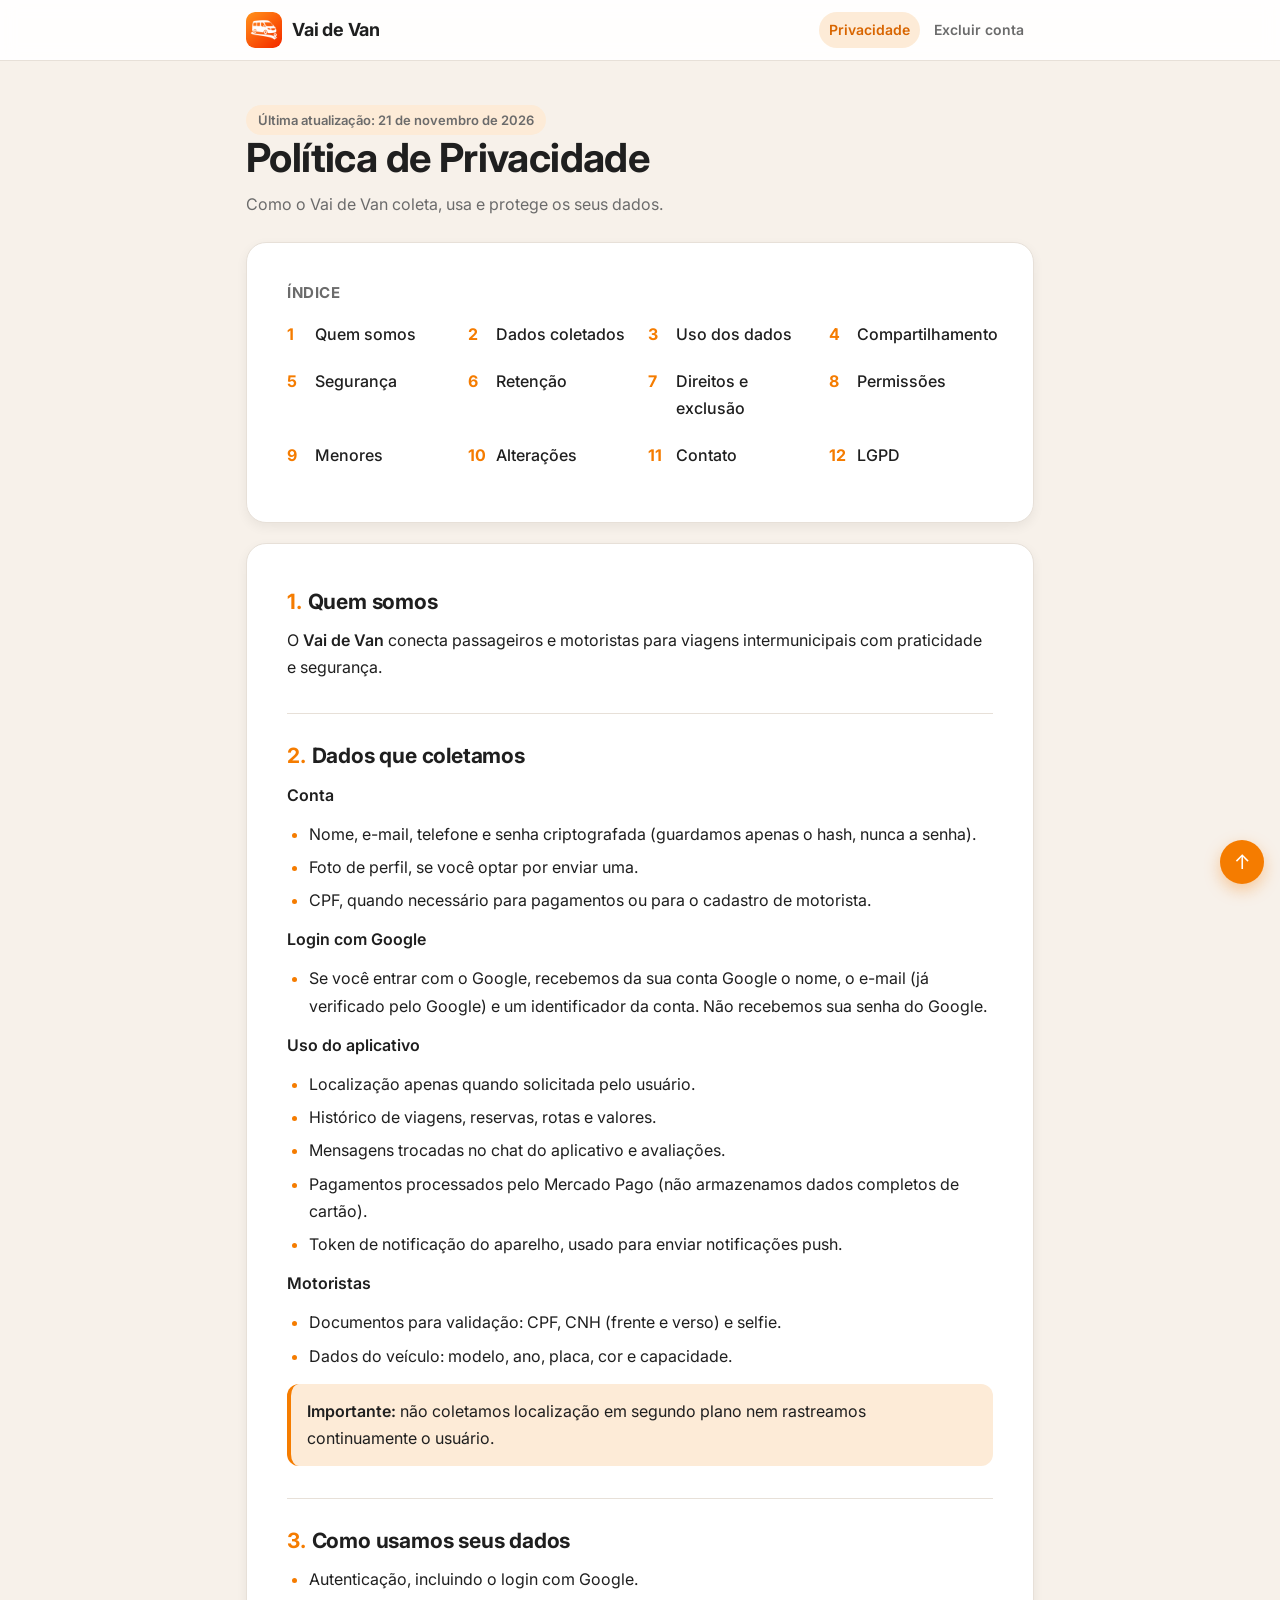
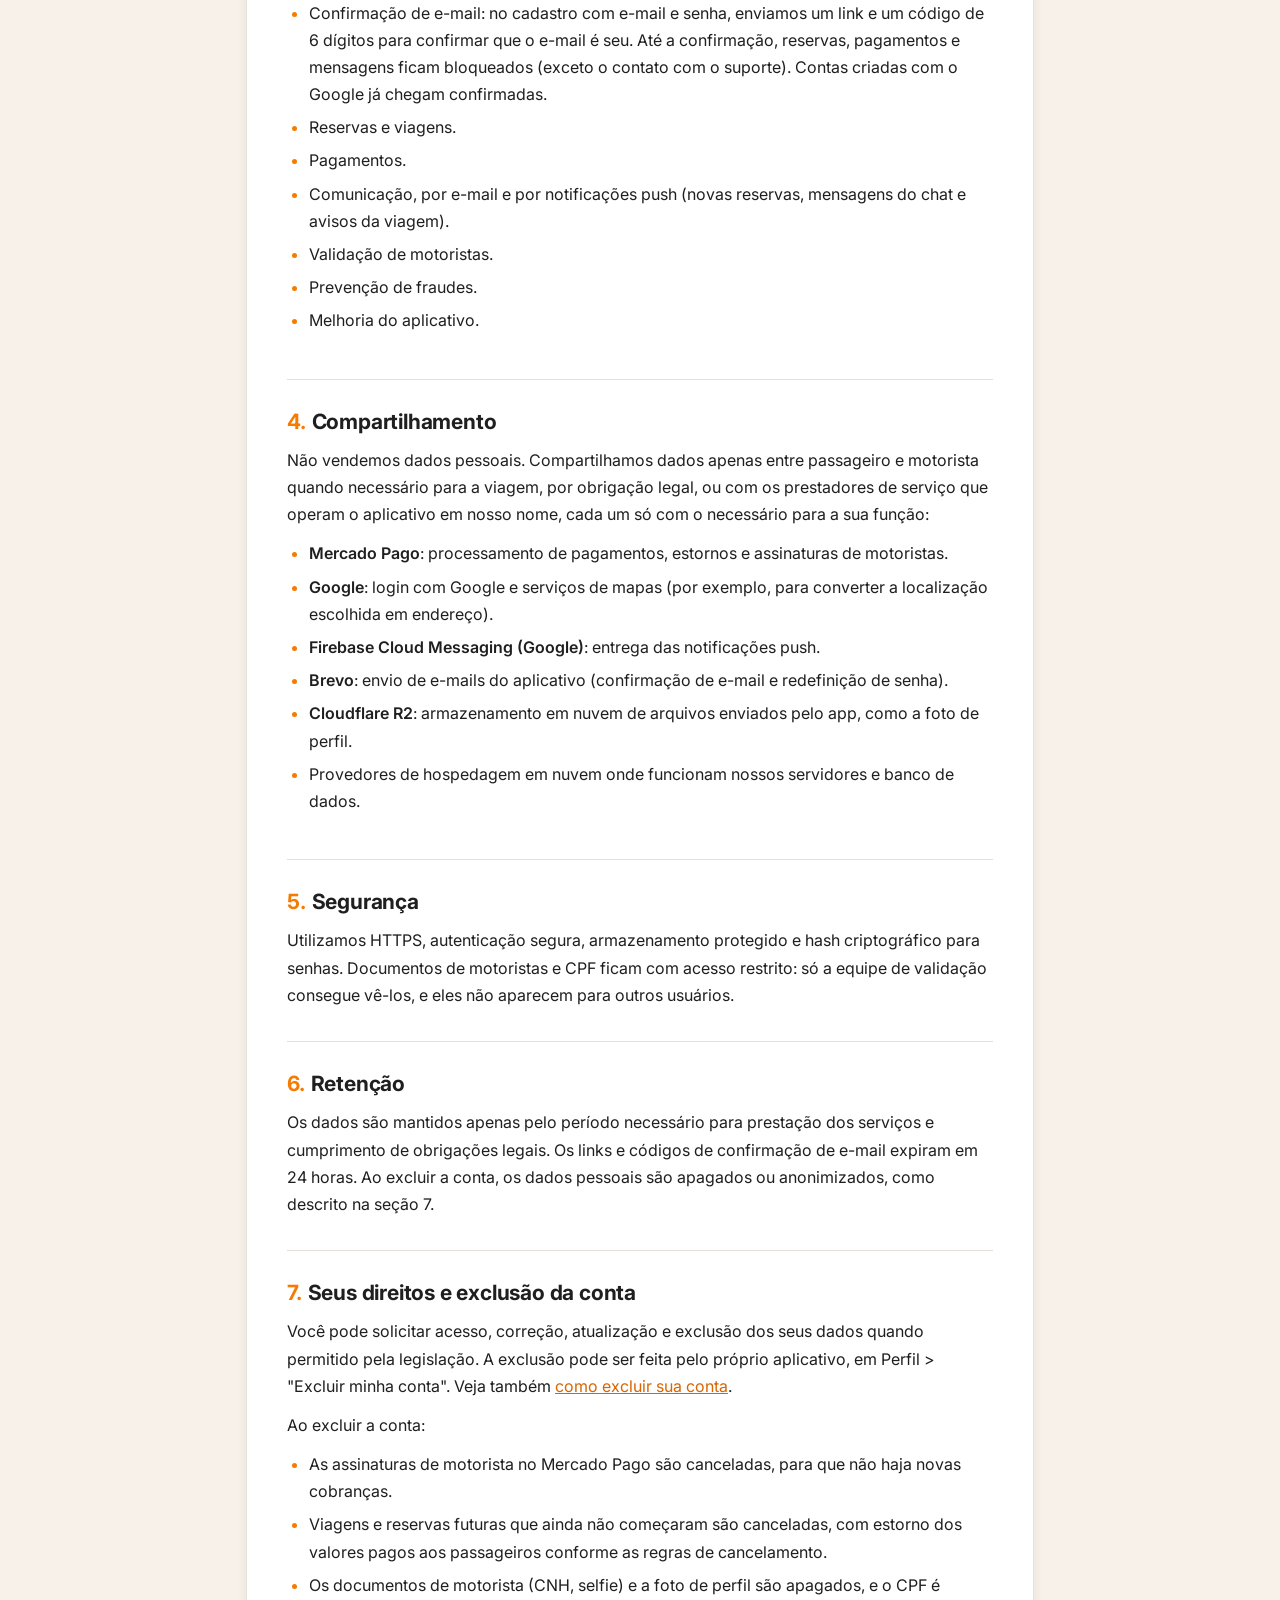
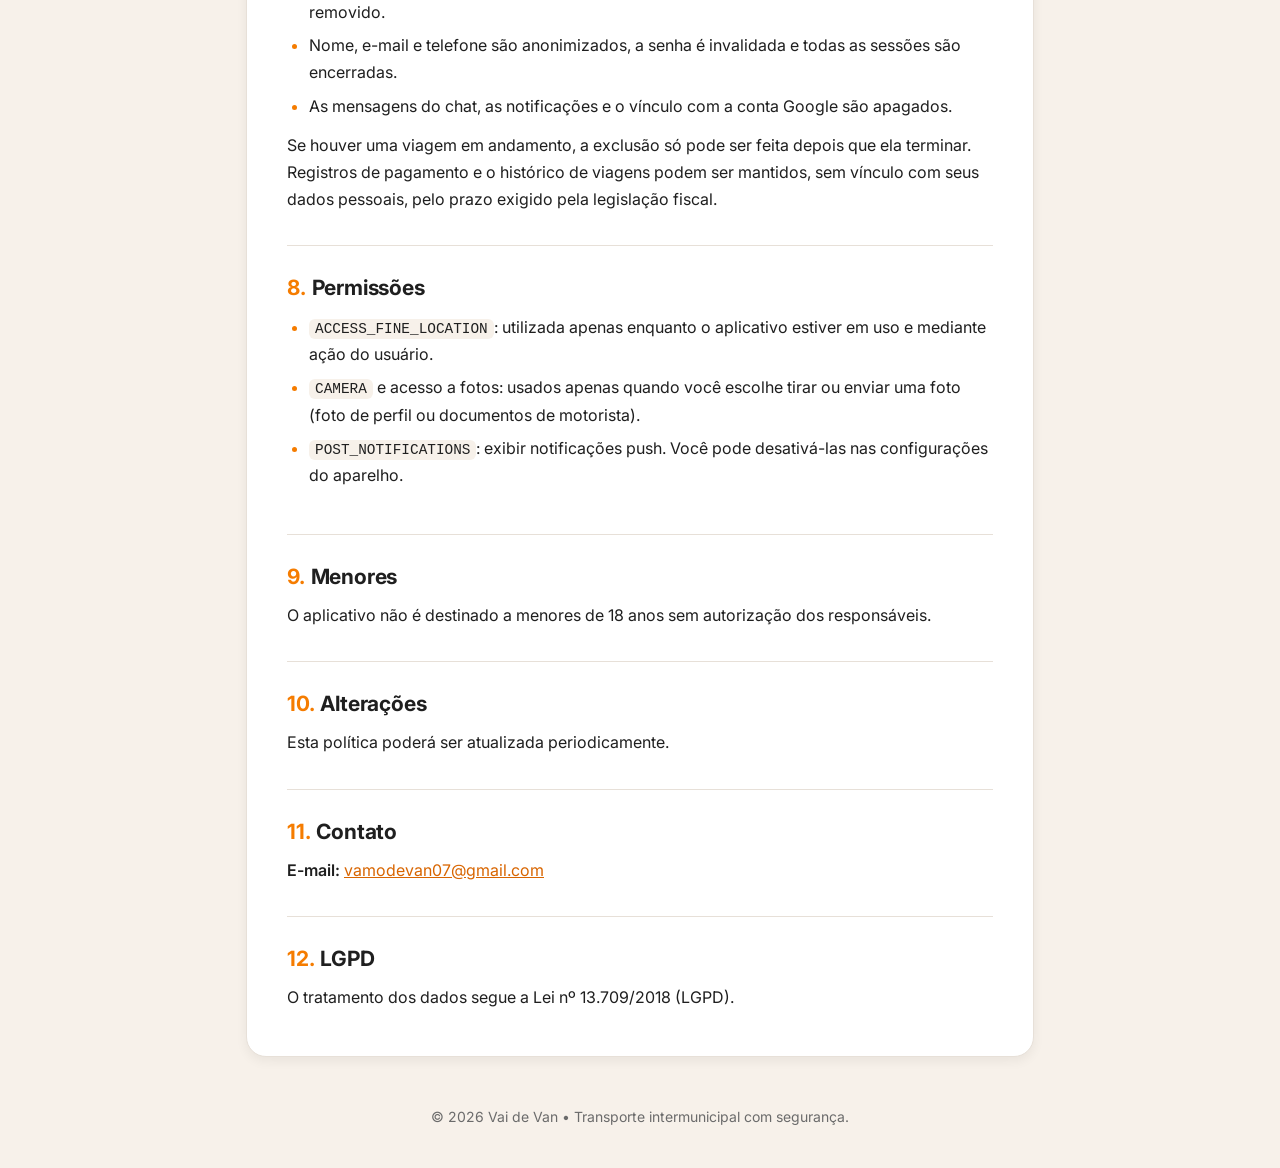
==== commit bbd29798: "Atualiza a política de privacidade para o que o app faz hoje Login com Google (nome, e-mail e identi" ====
--- a/index.html
+++ b/index.html
@@ -18,7 +18,7 @@
 </div></header>
 
 <div class="hero">
-  <p class="eyebrow">Última atualização: 25 de julho de 2026</p>
+  <p class="eyebrow">Última atualização: 21 de novembro de 2026</p>
   <h1>Política de Privacidade</h1>
   <p>Como o Vai de Van coleta, usa e protege os seus dados.</p>
 </div>
@@ -33,7 +33,7 @@
       <li><a href="#4"><span>4</span>Compartilhamento</a></li>
       <li><a href="#5"><span>5</span>Segurança</a></li>
       <li><a href="#6"><span>6</span>Retenção</a></li>
-      <li><a href="#7"><span>7</span>Direitos</a></li>
+      <li><a href="#7"><span>7</span>Direitos e exclusão</a></li>
       <li><a href="#8"><span>8</span>Permissões</a></li>
       <li><a href="#9"><span>9</span>Menores</a></li>
       <li><a href="#10"><span>10</span>Alterações</a></li>
@@ -48,45 +48,84 @@
     </section>
 
     <section id="2"><h2><span class="n">2.</span>Dados que coletamos</h2>
+      <p><b>Conta</b></p>
       <ul>
-        <li>Nome, e-mail, telefone e senha criptografada.</li>
+        <li>Nome, e-mail, telefone e senha criptografada (guardamos apenas o hash, nunca a senha).</li>
+        <li>Foto de perfil, se você optar por enviar uma.</li>
+        <li>CPF, quando necessário para pagamentos ou para o cadastro de motorista.</li>
+      </ul>
+      <p><b>Login com Google</b></p>
+      <ul>
+        <li>Se você entrar com o Google, recebemos da sua conta Google o nome, o e-mail (já verificado pelo Google) e um identificador da conta. Não recebemos sua senha do Google.</li>
+      </ul>
+      <p><b>Uso do aplicativo</b></p>
+      <ul>
         <li>Localização apenas quando solicitada pelo usuário.</li>
         <li>Histórico de viagens, reservas, rotas e valores.</li>
+        <li>Mensagens trocadas no chat do aplicativo e avaliações.</li>
         <li>Pagamentos processados pelo Mercado Pago (não armazenamos dados completos de cartão).</li>
-        <li>Documentos de motoristas para validação.</li>
+        <li>Token de notificação do aparelho, usado para enviar notificações push.</li>
+      </ul>
+      <p><b>Motoristas</b></p>
+      <ul>
+        <li>Documentos para validação: CPF, CNH (frente e verso) e selfie.</li>
+        <li>Dados do veículo: modelo, ano, placa, cor e capacidade.</li>
       </ul>
       <div class="note"><b>Importante:</b> não coletamos localização em segundo plano nem rastreamos continuamente o usuário.</div>
     </section>
 
     <section id="3"><h2><span class="n">3.</span>Como usamos seus dados</h2>
       <ul>
-        <li>Autenticação.</li>
+        <li>Autenticação, incluindo o login com Google.</li>
+        <li>Confirmação de e-mail: no cadastro com e-mail e senha, enviamos um link e um código de 6 dígitos para confirmar que o e-mail é seu. Até a confirmação, reservas, pagamentos e mensagens ficam bloqueados (exceto o contato com o suporte). Contas criadas com o Google já chegam confirmadas.</li>
         <li>Reservas e viagens.</li>
         <li>Pagamentos.</li>
-        <li>Comunicação.</li>
+        <li>Comunicação, por e-mail e por notificações push (novas reservas, mensagens do chat e avisos da viagem).</li>
+        <li>Validação de motoristas.</li>
         <li>Prevenção de fraudes.</li>
         <li>Melhoria do aplicativo.</li>
       </ul>
     </section>
 
     <section id="4"><h2><span class="n">4.</span>Compartilhamento</h2>
-      <p>Não vendemos dados pessoais. Compartilhamos apenas com o Mercado Pago, entre passageiro e motorista quando necessário para a viagem, ou por obrigação legal.</p>
+      <p>Não vendemos dados pessoais. Compartilhamos dados apenas entre passageiro e motorista quando necessário para a viagem, por obrigação legal, ou com os prestadores de serviço que operam o aplicativo em nosso nome, cada um só com o necessário para a sua função:</p>
+      <ul>
+        <li><b>Mercado Pago</b>: processamento de pagamentos, estornos e assinaturas de motoristas.</li>
+        <li><b>Google</b>: login com Google e serviços de mapas (por exemplo, para converter a localização escolhida em endereço).</li>
+        <li><b>Firebase Cloud Messaging (Google)</b>: entrega das notificações push.</li>
+        <li><b>Brevo</b>: envio de e-mails do aplicativo (confirmação de e-mail e redefinição de senha).</li>
+        <li><b>Cloudflare R2</b>: armazenamento em nuvem de arquivos enviados pelo app, como a foto de perfil.</li>
+        <li>Provedores de hospedagem em nuvem onde funcionam nossos servidores e banco de dados.</li>
+      </ul>
     </section>
 
     <section id="5"><h2><span class="n">5.</span>Segurança</h2>
-      <p>Utilizamos HTTPS, autenticação segura, armazenamento protegido e hash criptográfico para senhas.</p>
+      <p>Utilizamos HTTPS, autenticação segura, armazenamento protegido e hash criptográfico para senhas. Documentos de motoristas e CPF ficam com acesso restrito: só a equipe de validação consegue vê-los, e eles não aparecem para outros usuários.</p>
     </section>
 
     <section id="6"><h2><span class="n">6.</span>Retenção</h2>
-      <p>Os dados são mantidos apenas pelo período necessário para prestação dos serviços e cumprimento de obrigações legais.</p>
+      <p>Os dados são mantidos apenas pelo período necessário para prestação dos serviços e cumprimento de obrigações legais. Os links e códigos de confirmação de e-mail expiram em 24 horas. Ao excluir a conta, os dados pessoais são apagados ou anonimizados, como descrito na seção 7.</p>
     </section>
 
-    <section id="7"><h2><span class="n">7.</span>Seus direitos</h2>
-      <p>Você pode solicitar acesso, correção, atualização e exclusão dos seus dados quando permitido pela legislação. Veja <a href="delete-account.html">como excluir sua conta</a>.</p>
+    <section id="7"><h2><span class="n">7.</span>Seus direitos e exclusão da conta</h2>
+      <p>Você pode solicitar acesso, correção, atualização e exclusão dos seus dados quando permitido pela legislação. A exclusão pode ser feita pelo próprio aplicativo, em Perfil &gt; "Excluir minha conta". Veja também <a href="delete-account.html">como excluir sua conta</a>.</p>
+      <p>Ao excluir a conta:</p>
+      <ul>
+        <li>As assinaturas de motorista no Mercado Pago são canceladas, para que não haja novas cobranças.</li>
+        <li>Viagens e reservas futuras que ainda não começaram são canceladas, com estorno dos valores pagos aos passageiros conforme as regras de cancelamento.</li>
+        <li>Os documentos de motorista (CNH, selfie) e a foto de perfil são apagados, e o CPF é removido.</li>
+        <li>Nome, e-mail e telefone são anonimizados, a senha é invalidada e todas as sessões são encerradas.</li>
+        <li>As mensagens do chat, as notificações e o vínculo com a conta Google são apagados.</li>
+      </ul>
+      <p>Se houver uma viagem em andamento, a exclusão só pode ser feita depois que ela terminar. Registros de pagamento e o histórico de viagens podem ser mantidos, sem vínculo com seus dados pessoais, pelo prazo exigido pela legislação fiscal.</p>
     </section>
 
     <section id="8"><h2><span class="n">8.</span>Permissões</h2>
-      <p><span class="perm">ACCESS_FINE_LOCATION</span>: utilizada apenas enquanto o aplicativo estiver em uso e mediante ação do usuário.</p>
+      <ul>
+        <li><span class="perm">ACCESS_FINE_LOCATION</span>: utilizada apenas enquanto o aplicativo estiver em uso e mediante ação do usuário.</li>
+        <li><span class="perm">CAMERA</span> e acesso a fotos: usados apenas quando você escolhe tirar ou enviar uma foto (foto de perfil ou documentos de motorista).</li>
+        <li><span class="perm">POST_NOTIFICATIONS</span>: exibir notificações push. Você pode desativá-las nas configurações do aparelho.</li>
+      </ul>
     </section>
 
     <section id="9"><h2><span class="n">9.</span>Menores</h2>
